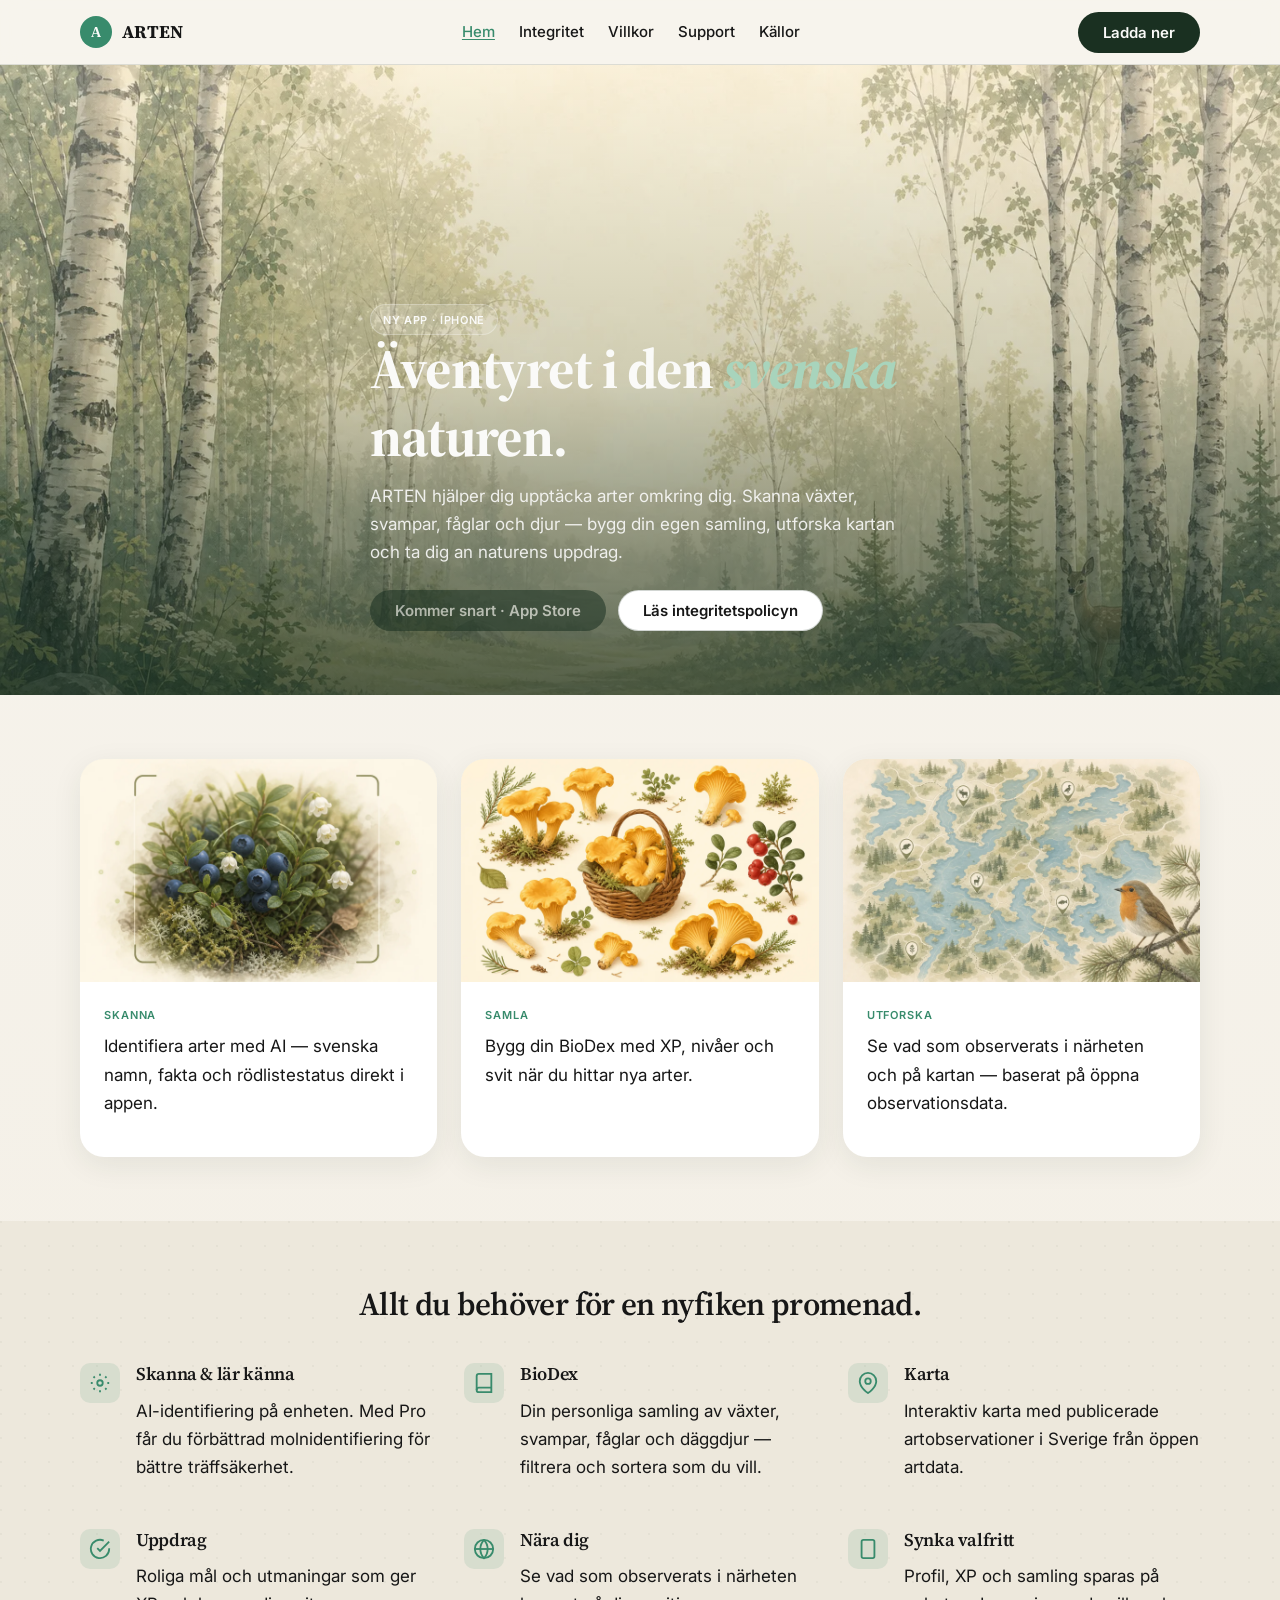
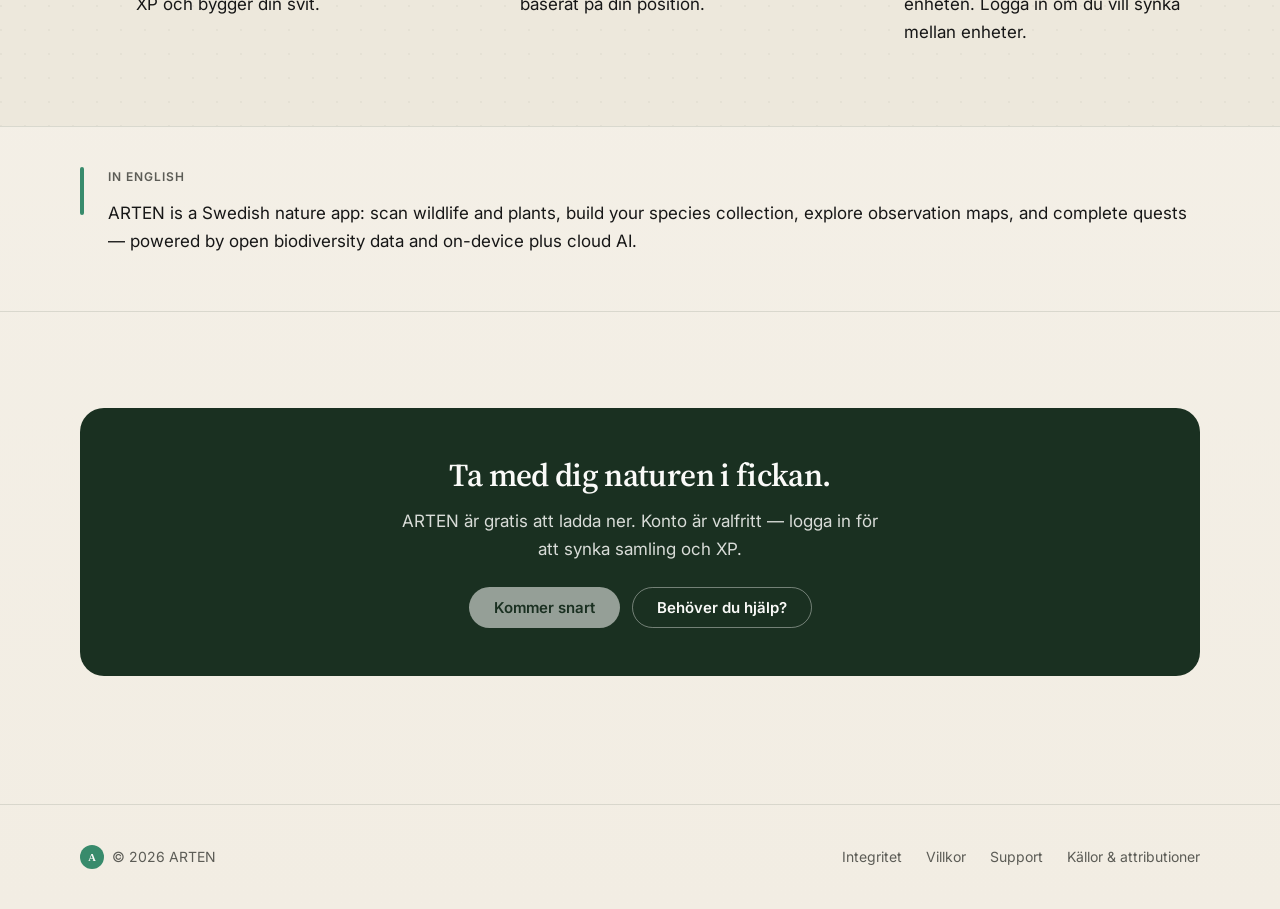
==== index.html @ 33366420 "Add website images and simplify legal contact details. Replace placeholders with ARTEN branding, rem" ====
<!DOCTYPE html>
<html lang="sv">
<head>
  <meta charset="UTF-8">
  <meta name="viewport" content="width=device-width, initial-scale=1">
  <title>ARTEN — Upptäck svensk natur</title>
  <meta name="description" content="ARTEN hjälper dig upptäcka arter i svensk natur. Skanna växter, svampar, fåglar och djur — bygg din samling, utforska kartan och ta dig an naturens uppdrag.">
  <link rel="canonical" href="https://zeffou.github.io/arten-web/">
  <meta name="robots" content="index, follow">
  <meta name="theme-color" content="#388B6C">
  <link rel="icon" href="assets/favicon.svg" type="image/svg+xml">
  <link rel="apple-touch-icon" href="assets/logo-mark.svg">
  <link rel="preconnect" href="https://fonts.googleapis.com">
  <link rel="preconnect" href="https://fonts.gstatic.com" crossorigin>
  <link href="https://fonts.googleapis.com/css2?family=Inter:wght@400;500;600;700&family=Source+Serif+4:ital,wght@0,600;0,700;1,600&display=swap" rel="stylesheet">
  <meta property="og:site_name" content="ARTEN">
  <meta property="og:locale" content="sv_SE">
  <meta property="og:type" content="website">
  <meta property="og:title" content="ARTEN — Upptäck svensk natur">
  <meta property="og:description" content="Skanna, samla och utforska arter i den svenska naturen med ARTEN för iPhone.">
  <meta property="og:url" content="https://zeffou.github.io/arten-web/">
  <meta property="og:image" content="https://zeffou.github.io/arten-web/assets/og-image.webp">
  <meta property="og:image:width" content="1200">
  <meta property="og:image:height" content="630">
  <meta property="og:image:alt" content="ARTEN — upptäck svensk natur">
  <meta name="twitter:card" content="summary_large_image">
  <meta name="twitter:title" content="ARTEN — Upptäck svensk natur">
  <meta name="twitter:description" content="Skanna, samla och utforska arter i den svenska naturen med ARTEN för iPhone.">
  <meta name="twitter:image" content="https://zeffou.github.io/arten-web/assets/og-image.webp">
  <link rel="stylesheet" href="css/site.css">
  <script type="application/ld+json">
  {
    "@context": "https://schema.org",
    "@graph": [
      {
        "@type": "Organization",
        "@id": "https://zeffou.github.io/arten-web/#organization",
        "name": "ARTEN",
        "url": "https://zeffou.github.io/arten-web/",
        "logo": "https://zeffou.github.io/arten-web/assets/logo-mark.svg",
        "email": "kontakt@arten.app"
      },
      {
        "@type": "WebSite",
        "@id": "https://zeffou.github.io/arten-web/#website",
        "url": "https://zeffou.github.io/arten-web/",
        "name": "ARTEN",
        "description": "Mobilapp för att upptäcka och samla arter i svensk natur.",
        "inLanguage": "sv-SE",
        "publisher": { "@id": "https://zeffou.github.io/arten-web/#organization" }
      },
      {
        "@type": "MobileApplication",
        "name": "ARTEN",
        "operatingSystem": "iOS",
        "applicationCategory": "EducationApplication",
        "offers": { "@type": "Offer", "price": "0", "priceCurrency": "SEK" },
        "description": "Skanna växter, svampar, fåglar och djur i svensk natur.",
        "inLanguage": "sv-SE"
      }
    ]
  }
  </script>
</head>
<body>
  <a class="skip-link" href="#main">Hoppa till innehåll</a>
  <header class="site-header">
    <div class="container site-header__inner">
      <a class="logo" href="index.html">
        <img class="logo__mark" src="assets/logo-mark.svg" width="32" height="32" alt="">
        <span class="logo__text">ARTEN</span>
      </a>
      <nav class="site-nav" aria-label="Huvudnavigation">
        <a href="index.html" aria-current="page">Hem</a>
        <a href="integritet.html">Integritet</a>
        <a href="villkor.html">Villkor</a>
        <a href="support.html">Support</a>
        <a href="kallor.html">Källor</a>
      </nav>
      <div class="header-actions">
        <a class="btn btn--primary" href="#ladda-ner">Ladda ner</a>
        <button class="nav-toggle" type="button" aria-expanded="false" aria-controls="mobile-nav" aria-label="Öppna meny">
          <span class="nav-toggle__bar"></span>
          <span class="nav-toggle__bar"></span>
          <span class="nav-toggle__bar"></span>
        </button>
      </div>
    </div>
    <nav class="mobile-nav" id="mobile-nav" aria-label="Mobilnavigation">
      <a href="index.html" aria-current="page">Hem</a>
      <a href="integritet.html">Integritet</a>
      <a href="villkor.html">Villkor</a>
      <a href="support.html">Support</a>
      <a href="kallor.html">Källor</a>
      <a class="btn btn--primary" href="#ladda-ner">Ladda ner</a>
    </nav>
  </header>

  <main id="main">
    <section class="hero" aria-labelledby="hero-heading">
      <div class="hero__media">
        <picture>
          <source srcset="assets/hero-home.webp" type="image/webp">
          <img src="assets/placeholder-hero.svg" alt="" width="1440" height="720" fetchpriority="high">
        </picture>
      </div>
      <div class="hero__overlay" aria-hidden="true"></div>
      <div class="container hero__content">
        <span class="pill">Ny app · iPhone</span>
        <h1 id="hero-heading">Äventyret i den <em>svenska</em> naturen.</h1>
        <p>ARTEN hjälper dig upptäcka arter omkring dig. Skanna växter, svampar, fåglar och djur — bygg din egen samling, utforska kartan och ta dig an naturens uppdrag.</p>
        <div class="hero__actions">
          <a class="btn btn--primary btn--disabled" id="ladda-ner" href="#" aria-disabled="true" tabindex="-1">Kommer snart · App Store</a>
          <a class="btn btn--secondary" href="integritet.html">Läs integritetspolicyn</a>
        </div>
      </div>
    </section>

    <section class="section" aria-labelledby="trio-heading">
      <div class="container">
        <h2 id="trio-heading" class="sr-only">Huvudfunktioner</h2>
        <div class="card-grid card-grid--3">
          <article class="feature-card">
            <div class="feature-card__image">
              <picture>
                <source srcset="assets/feature-scan.webp" type="image/webp">
                <img src="assets/placeholder-scan.svg" alt="Skanna växter och djur" width="640" height="400" loading="lazy">
              </picture>
            </div>
            <div class="feature-card__body">
              <p class="feature-card__label">Skanna</p>
              <p>Identifiera arter med AI — svenska namn, fakta och rödlistestatus direkt i appen.</p>
            </div>
          </article>
          <article class="feature-card">
            <div class="feature-card__image">
              <picture>
                <source srcset="assets/feature-collect.webp" type="image/webp">
                <img src="assets/placeholder-collect.svg" alt="Samla arter i BioDex" width="640" height="400" loading="lazy">
              </picture>
            </div>
            <div class="feature-card__body">
              <p class="feature-card__label">Samla</p>
              <p>Bygg din BioDex med XP, nivåer och svit när du hittar nya arter.</p>
            </div>
          </article>
          <article class="feature-card">
            <div class="feature-card__image">
              <picture>
                <source srcset="assets/feature-explore.webp" type="image/webp">
                <img src="assets/placeholder-explore.svg" alt="Utforska karta och observationer" width="640" height="400" loading="lazy">
              </picture>
            </div>
            <div class="feature-card__body">
              <p class="feature-card__label">Utforska</p>
              <p>Se vad som observerats i närheten och på kartan — baserat på öppna observationsdata.</p>
            </div>
          </article>
        </div>
      </div>
    </section>

    <section class="section section--muted" aria-labelledby="features-heading">
      <div class="container">
        <h2 id="features-heading" class="text-center">Allt du behöver för en nyfiken promenad.</h2>
        <div class="feature-grid" style="margin-top: 2.5rem;">
          <div class="feature-item">
            <div class="feature-item__icon" aria-hidden="true">
              <svg viewBox="0 0 24 24" fill="none" stroke="currentColor" stroke-width="2"><circle cx="12" cy="12" r="3"/><path d="M12 2v2M12 20v2M4.93 4.93l1.41 1.41M17.66 17.66l1.41 1.41M2 12h2M20 12h2M4.93 19.07l1.41-1.41M17.66 6.34l1.41-1.41"/></svg>
            </div>
            <div>
              <h3>Skanna &amp; lär känna</h3>
              <p>AI-identifiering på enheten. Med Pro får du förbättrad molnidentifiering för bättre träffsäkerhet.</p>
            </div>
          </div>
          <div class="feature-item">
            <div class="feature-item__icon" aria-hidden="true">
              <svg viewBox="0 0 24 24" fill="none" stroke="currentColor" stroke-width="2"><path d="M4 19.5A2.5 2.5 0 0 1 6.5 17H20"/><path d="M6.5 2H20v20H6.5A2.5 2.5 0 0 1 4 19.5v-15A2.5 2.5 0 0 1 6.5 2z"/></svg>
            </div>
            <div>
              <h3>BioDex</h3>
              <p>Din personliga samling av växter, svampar, fåglar och däggdjur — filtrera och sortera som du vill.</p>
            </div>
          </div>
          <div class="feature-item">
            <div class="feature-item__icon" aria-hidden="true">
              <svg viewBox="0 0 24 24" fill="none" stroke="currentColor" stroke-width="2"><path d="M21 10c0 7-9 13-9 13s-9-6-9-13a9 9 0 0 1 18 0z"/><circle cx="12" cy="10" r="3"/></svg>
            </div>
            <div>
              <h3>Karta</h3>
              <p>Interaktiv karta med publicerade artobservationer i Sverige från öppen artdata.</p>
            </div>
          </div>
          <div class="feature-item">
            <div class="feature-item__icon" aria-hidden="true">
              <svg viewBox="0 0 24 24" fill="none" stroke="currentColor" stroke-width="2"><path d="M22 11.08V12a10 10 0 1 1-5.93-9.14"/><polyline points="22 4 12 14.01 9 11.01"/></svg>
            </div>
            <div>
              <h3>Uppdrag</h3>
              <p>Roliga mål och utmaningar som ger XP och bygger din svit.</p>
            </div>
          </div>
          <div class="feature-item">
            <div class="feature-item__icon" aria-hidden="true">
              <svg viewBox="0 0 24 24" fill="none" stroke="currentColor" stroke-width="2"><circle cx="12" cy="12" r="10"/><path d="M12 2a14.5 14.5 0 0 0 0 20 14.5 14.5 0 0 0 0-20"/><path d="M2 12h20"/></svg>
            </div>
            <div>
              <h3>Nära dig</h3>
              <p>Se vad som observerats i närheten baserat på din position.</p>
            </div>
          </div>
          <div class="feature-item">
            <div class="feature-item__icon" aria-hidden="true">
              <svg viewBox="0 0 24 24" fill="none" stroke="currentColor" stroke-width="2"><rect x="5" y="2" width="14" height="20" rx="2"/><path d="M12 18h.01"/></svg>
            </div>
            <div>
              <h3>Synka valfritt</h3>
              <p>Profil, XP och samling sparas på enheten. Logga in om du vill synka mellan enheter.</p>
            </div>
          </div>
        </div>
      </div>
    </section>

    <section class="english-strip" aria-labelledby="english-heading">
      <div class="container english-strip__inner">
        <div class="english-strip__accent" aria-hidden="true"></div>
        <div>
          <p class="eyebrow" id="english-heading">In English</p>
          <p>ARTEN is a Swedish nature app: scan wildlife and plants, build your species collection, explore observation maps, and complete quests — powered by open biodiversity data and on-device plus cloud AI.</p>
        </div>
      </div>
    </section>

    <section class="section" aria-labelledby="cta-heading">
      <div class="container">
        <div class="cta-block">
          <h2 id="cta-heading">Ta med dig naturen i fickan.</h2>
          <p>ARTEN är gratis att ladda ner. Konto är valfritt — logga in för att synka samling och XP.</p>
          <div class="cta-block__actions">
            <a class="btn btn--white btn--disabled" href="#" aria-disabled="true" tabindex="-1">Kommer snart</a>
            <a class="btn btn--ghost" href="support.html">Behöver du hjälp?</a>
          </div>
        </div>
      </div>
    </section>
  </main>

  <footer class="site-footer">
    <div class="container site-footer__inner">
      <div class="site-footer__brand">
        <img class="logo__mark" src="assets/logo-mark.svg" width="24" height="24" alt="">
        <span>© 2026 ARTEN</span>
      </div>
      <nav class="site-footer__links" aria-label="Sidfot">
        <a href="integritet.html">Integritet</a>
        <a href="villkor.html">Villkor</a>
        <a href="support.html">Support</a>
        <a href="kallor.html">Källor &amp; attributioner</a>
      </nav>
    </div>
  </footer>
  <script src="js/site.js" defer></script>
</body>
</html>
---- css/site.css ----
:root {
  --color-bg: #f7f4ed;
  --color-bg-elevated: #ffffff;
  --color-bg-muted: #ede8dc;
  --color-bg-dark: #1a3021;
  --color-primary: #388b6c;
  --color-primary-dark: #1a3021;
  --color-text: #171717;
  --color-text-muted: #5c5c56;
  --color-text-inverse: #fafaf8;
  --color-border: rgba(26, 48, 33, 0.12);
  --color-border-strong: rgba(26, 48, 33, 0.2);
  --shadow-sm: 0 1px 2px rgba(26, 48, 33, 0.06);
  --shadow-md: 0 8px 30px rgba(26, 48, 33, 0.08);
  --shadow-lg: 0 20px 50px rgba(26, 48, 33, 0.12);
  --radius-sm: 10px;
  --radius-md: 16px;
  --radius-lg: 24px;
  --radius-full: 9999px;
  --max-content: 720px;
  --max-wide: 1120px;
  --font-display: "Source Serif 4", Georgia, "Times New Roman", serif;
  --font-body: "Inter", system-ui, -apple-system, sans-serif;
}

*,
*::before,
*::after {
  box-sizing: border-box;
}

html {
  scroll-behavior: smooth;
}

@media (prefers-reduced-motion: reduce) {
  html {
    scroll-behavior: auto;
  }

  *,
  *::before,
  *::after {
    animation-duration: 0.01ms !important;
    animation-iteration-count: 1 !important;
    transition-duration: 0.01ms !important;
  }
}

body {
  margin: 0;
  font-family: var(--font-body);
  font-size: 1.0625rem;
  line-height: 1.65;
  color: var(--color-text);
  background: linear-gradient(180deg, var(--color-bg) 0%, #f2ede3 100%);
  min-height: 100dvh;
}

img {
  max-width: 100%;
  height: auto;
  display: block;
}

a {
  color: var(--color-primary);
  text-decoration-thickness: 1px;
  text-underline-offset: 0.15em;
}

a:hover {
  color: var(--color-primary-dark);
}

h1,
h2,
h3,
h4 {
  font-family: var(--font-display);
  font-weight: 600;
  line-height: 1.2;
  letter-spacing: -0.02em;
  margin: 0 0 0.75rem;
}

h1 {
  font-size: clamp(2.25rem, 5vw, 3.5rem);
  font-weight: 700;
}

h2 {
  font-size: clamp(1.5rem, 3vw, 2rem);
}

h3 {
  font-size: 1.125rem;
}

p {
  margin: 0 0 1rem;
}

ul,
ol {
  margin: 0 0 1rem;
  padding-left: 1.25rem;
}

.skip-link {
  position: absolute;
  left: -9999px;
  top: 0;
  z-index: 100;
  padding: 0.75rem 1rem;
  background: var(--color-bg-dark);
  color: var(--color-text-inverse);
  text-decoration: none;
  border-radius: var(--radius-sm);
}

.skip-link:focus {
  left: 1rem;
  top: 1rem;
}

.container {
  width: min(100% - 2rem, var(--max-wide));
  margin-inline: auto;
}

.container--narrow {
  width: min(100% - 2rem, var(--max-content));
  margin-inline: auto;
}

.eyebrow {
  font-size: 0.75rem;
  font-weight: 600;
  letter-spacing: 0.08em;
  text-transform: uppercase;
  color: var(--color-text-muted);
  margin-bottom: 0.75rem;
}

.site-header {
  position: sticky;
  top: 0;
  z-index: 50;
  background: rgba(247, 244, 237, 0.85);
  backdrop-filter: blur(12px);
  -webkit-backdrop-filter: blur(12px);
  border-bottom: 1px solid var(--color-border);
}

.site-header__inner {
  display: flex;
  align-items: center;
  justify-content: space-between;
  gap: 1rem;
  min-height: 64px;
}

.logo {
  display: inline-flex;
  align-items: center;
  gap: 0.625rem;
  text-decoration: none;
  color: var(--color-text);
}

.logo:hover {
  color: var(--color-text);
}

.logo__mark {
  width: 32px;
  height: 32px;
  flex-shrink: 0;
}

.logo__text {
  font-family: var(--font-display);
  font-size: 1.125rem;
  font-weight: 700;
  letter-spacing: 0.02em;
}

.site-nav {
  display: none;
  align-items: center;
  gap: 1.5rem;
}

.site-nav a {
  font-size: 0.9375rem;
  font-weight: 500;
  color: var(--color-text);
  text-decoration: none;
}

.site-nav a:hover,
.site-nav a[aria-current="page"] {
  color: var(--color-primary);
}

.site-nav a[aria-current="page"] {
  text-decoration: underline;
}

.header-actions {
  display: flex;
  align-items: center;
  gap: 0.75rem;
}

.btn {
  display: inline-flex;
  align-items: center;
  justify-content: center;
  gap: 0.5rem;
  padding: 0.75rem 1.5rem;
  font-family: var(--font-body);
  font-size: 0.9375rem;
  font-weight: 600;
  line-height: 1;
  text-decoration: none;
  border-radius: var(--radius-full);
  border: 1px solid transparent;
  cursor: pointer;
  transition: transform 0.15s ease, box-shadow 0.15s ease, background 0.15s ease;
}

@media (prefers-reduced-motion: no-preference) {
  .btn:hover:not(:disabled) {
    transform: translateY(-1px);
  }
}

.btn:focus-visible {
  outline: 2px solid var(--color-primary);
  outline-offset: 2px;
}

.btn--primary {
  background: var(--color-bg-dark);
  color: var(--color-text-inverse);
}

.btn--primary:hover {
  background: #243d2b;
  color: var(--color-text-inverse);
}

.btn--secondary {
  background: var(--color-bg-elevated);
  color: var(--color-text);
  border-color: var(--color-border-strong);
}

.btn--secondary:hover {
  background: var(--color-bg-muted);
  color: var(--color-text);
}

.btn--ghost {
  background: transparent;
  color: var(--color-text-inverse);
  border-color: rgba(250, 250, 248, 0.4);
}

.btn--ghost:hover {
  background: rgba(255, 255, 255, 0.1);
  color: var(--color-text-inverse);
}

.btn--disabled,
.btn:disabled {
  opacity: 0.55;
  cursor: not-allowed;
  transform: none !important;
}

.btn--white {
  background: var(--color-text-inverse);
  color: var(--color-bg-dark);
}

.btn--white:hover {
  background: #fff;
  color: var(--color-bg-dark);
}

.nav-toggle {
  display: flex;
  flex-direction: column;
  justify-content: center;
  gap: 5px;
  width: 44px;
  height: 44px;
  padding: 0;
  border: none;
  background: transparent;
  cursor: pointer;
  border-radius: var(--radius-sm);
}

.nav-toggle:focus-visible {
  outline: 2px solid var(--color-primary);
  outline-offset: 2px;
}

.nav-toggle__bar {
  display: block;
  width: 22px;
  height: 2px;
  margin-inline: auto;
  background: var(--color-text);
  border-radius: 1px;
  transition: transform 0.2s ease, opacity 0.2s ease;
}

.nav-toggle[aria-expanded="true"] .nav-toggle__bar:nth-child(1) {
  transform: translateY(7px) rotate(45deg);
}

.nav-toggle[aria-expanded="true"] .nav-toggle__bar:nth-child(2) {
  opacity: 0;
}

.nav-toggle[aria-expanded="true"] .nav-toggle__bar:nth-child(3) {
  transform: translateY(-7px) rotate(-45deg);
}

.mobile-nav {
  display: none;
  position: fixed;
  inset: 64px 0 0;
  z-index: 40;
  background: rgba(247, 244, 237, 0.98);
  backdrop-filter: blur(16px);
  padding: 2rem 1.5rem;
  flex-direction: column;
  gap: 0.5rem;
}

.mobile-nav.is-open {
  display: flex;
}

.mobile-nav a {
  font-size: 1.125rem;
  font-weight: 500;
  color: var(--color-text);
  text-decoration: none;
  padding: 0.75rem 0;
  border-bottom: 1px solid var(--color-border);
}

.mobile-nav a[aria-current="page"] {
  color: var(--color-primary);
}

.mobile-nav .btn {
  margin-top: 1rem;
  width: 100%;
}

@media (min-width: 768px) {
  .site-nav {
    display: flex;
  }

  .nav-toggle {
    display: none;
  }

  .header-actions .btn--primary {
    display: inline-flex;
  }
}

@media (max-width: 767px) {
  .header-actions .btn--primary {
    display: none;
  }
}

main {
  padding-bottom: 4rem;
}

.hero {
  position: relative;
  min-height: clamp(420px, 70vh, 640px);
  display: flex;
  align-items: flex-end;
  overflow: hidden;
}

.hero__media {
  position: absolute;
  inset: 0;
}

.hero__media img {
  width: 100%;
  height: 100%;
  object-fit: cover;
}

.hero__overlay {
  position: absolute;
  inset: 0;
  background: linear-gradient(
    to top,
    rgba(26, 48, 33, 0.75) 0%,
    rgba(26, 48, 33, 0.2) 50%,
    rgba(247, 244, 237, 0.3) 100%
  );
}

.hero__content {
  position: relative;
  z-index: 1;
  padding: 3rem 0 4rem;
  max-width: 540px;
  color: var(--color-text-inverse);
}

.hero__content .eyebrow {
  color: rgba(250, 250, 248, 0.85);
}

.hero__content h1 {
  color: var(--color-text-inverse);
}

.hero__content h1 em {
  font-style: italic;
  color: #a8d4bc;
}

.hero__content p {
  color: rgba(250, 250, 248, 0.9);
  font-size: 1.0625rem;
}

.hero__actions {
  display: flex;
  flex-wrap: wrap;
  gap: 0.75rem;
  margin-top: 1.5rem;
}

.pill {
  display: inline-block;
  padding: 0.35rem 0.75rem;
  font-size: 0.6875rem;
  font-weight: 600;
  letter-spacing: 0.06em;
  text-transform: uppercase;
  background: rgba(255, 255, 255, 0.15);
  border: 1px solid rgba(255, 255, 255, 0.25);
  border-radius: var(--radius-full);
  color: var(--color-text-inverse);
}

.section {
  padding: 4rem 0;
}

.section--muted {
  background: var(--color-bg-muted);
  background-image: radial-gradient(circle at 1px 1px, rgba(26, 48, 33, 0.04) 1px, transparent 0);
  background-size: 24px 24px;
}

.card-grid {
  display: grid;
  gap: 1.5rem;
  grid-template-columns: 1fr;
}

@media (min-width: 640px) {
  .card-grid--3 {
    grid-template-columns: repeat(3, 1fr);
  }
}

.feature-card {
  background: var(--color-bg-elevated);
  border-radius: var(--radius-lg);
  box-shadow: var(--shadow-md);
  overflow: hidden;
  transition: transform 0.2s ease, box-shadow 0.2s ease;
}

@media (prefers-reduced-motion: no-preference) {
  .feature-card:hover {
    transform: translateY(-2px);
    box-shadow: var(--shadow-lg);
  }
}

.feature-card__image {
  aspect-ratio: 16 / 10;
  overflow: hidden;
  background: var(--color-bg-muted);
}

.feature-card__image img {
  width: 100%;
  height: 100%;
  object-fit: cover;
}

.feature-card__body {
  padding: 1.5rem;
}

.feature-card__label {
  font-size: 0.6875rem;
  font-weight: 600;
  letter-spacing: 0.08em;
  text-transform: uppercase;
  color: var(--color-primary);
  margin-bottom: 0.5rem;
}

.feature-grid {
  display: grid;
  gap: 2rem;
  grid-template-columns: 1fr;
}

@media (min-width: 640px) {
  .feature-grid {
    grid-template-columns: repeat(2, 1fr);
  }
}

@media (min-width: 1024px) {
  .feature-grid {
    grid-template-columns: repeat(3, 1fr);
  }
}

.feature-item {
  display: flex;
  gap: 1rem;
}

.feature-item__icon {
  flex-shrink: 0;
  width: 40px;
  height: 40px;
  display: flex;
  align-items: center;
  justify-content: center;
  background: rgba(56, 139, 108, 0.12);
  border-radius: var(--radius-sm);
  color: var(--color-primary);
}

.feature-item__icon svg {
  width: 22px;
  height: 22px;
}

.english-strip {
  padding: 2.5rem 0;
  border-top: 1px solid var(--color-border);
  border-bottom: 1px solid var(--color-border);
}

.english-strip__inner {
  display: flex;
  gap: 1.5rem;
  align-items: flex-start;
}

.english-strip__accent {
  width: 4px;
  min-height: 3rem;
  background: var(--color-primary);
  border-radius: 2px;
  flex-shrink: 0;
}

.cta-block {
  margin: 2rem 0 0;
  padding: 3rem 2rem;
  background: var(--color-bg-dark);
  border-radius: var(--radius-lg);
  text-align: center;
  color: var(--color-text-inverse);
}

.cta-block h2 {
  color: var(--color-text-inverse);
}

.cta-block p {
  color: rgba(250, 250, 248, 0.85);
  max-width: 480px;
  margin-inline: auto;
}

.cta-block__actions {
  display: flex;
  flex-wrap: wrap;
  gap: 0.75rem;
  justify-content: center;
  margin-top: 1.5rem;
}

.page-hero {
  padding: 3rem 0 2rem;
  text-align: center;
}

.page-hero--left {
  text-align: left;
}

.page-hero p {
  color: var(--color-text-muted);
  max-width: 540px;
}

.page-hero--left p {
  margin-inline: 0;
}

.prose {
  max-width: var(--max-content);
  margin-inline: auto;
}

.prose section {
  margin-top: 2.5rem;
}

.prose h2 {
  font-size: 1.25rem;
  margin-top: 0;
}

.meta-line {
  font-size: 0.875rem;
  color: var(--color-text-muted);
  margin-bottom: 1.5rem;
}

.callout {
  padding: 1rem 1.25rem;
  background: var(--color-bg-muted);
  border-left: 4px solid var(--color-primary);
  border-radius: 0 var(--radius-sm) var(--radius-sm) 0;
  margin: 1.5rem 0;
}

.callout p:last-child {
  margin-bottom: 0;
}

.data-table-wrap {
  overflow-x: auto;
  margin: 1.5rem 0;
  border: 1px solid var(--color-border);
  border-radius: var(--radius-md);
  background: var(--color-bg-elevated);
}

.data-table {
  width: 100%;
  border-collapse: collapse;
  font-size: 0.9375rem;
}

.data-table caption {
  position: absolute;
  width: 1px;
  height: 1px;
  padding: 0;
  margin: -1px;
  overflow: hidden;
  clip: rect(0, 0, 0, 0);
  white-space: nowrap;
  border: 0;
}

.data-table th,
.data-table td {
  padding: 0.875rem 1rem;
  text-align: left;
  border-bottom: 1px solid var(--color-border);
  vertical-align: top;
}

.data-table th {
  font-weight: 600;
  background: var(--color-bg-muted);
}

.data-table tr:last-child td {
  border-bottom: none;
}

@media (max-width: 639px) {
  .data-table thead {
    display: none;
  }

  .data-table tr {
    display: block;
    padding: 1rem;
    border-bottom: 1px solid var(--color-border);
  }

  .data-table tr:last-child {
    border-bottom: none;
  }

  .data-table td {
    display: block;
    padding: 0.25rem 0;
    border: none;
  }

  .data-table td::before {
    content: attr(data-label);
    display: block;
    font-weight: 600;
    font-size: 0.75rem;
    text-transform: uppercase;
    letter-spacing: 0.04em;
    color: var(--color-text-muted);
    margin-bottom: 0.15rem;
  }
}

.contact-card {
  background: var(--color-bg-elevated);
  border-radius: var(--radius-lg);
  box-shadow: var(--shadow-md);
  padding: 1.5rem 2rem;
  display: flex;
  flex-wrap: wrap;
  align-items: center;
  justify-content: space-between;
  gap: 1rem;
  margin: 2rem 0;
}

.contact-card__label {
  font-size: 0.875rem;
  color: var(--color-text-muted);
  margin-bottom: 0.25rem;
}

.contact-card__email {
  font-family: var(--font-display);
  font-size: 1.25rem;
  font-weight: 600;
  color: var(--color-text);
  text-decoration: none;
}

.contact-card__email:hover {
  color: var(--color-primary);
}

.contact-card__meta {
  font-size: 0.875rem;
  color: var(--color-text-muted);
  text-align: right;
}

@media (max-width: 639px) {
  .contact-card__meta {
    text-align: left;
  }
}

.faq {
  margin: 2rem 0;
  border-top: 1px solid var(--color-border);
}

.faq-item {
  border-bottom: 1px solid var(--color-border);
}

.faq-item summary {
  list-style: none;
  cursor: pointer;
  padding: 1.25rem 2.5rem 1.25rem 0;
  font-weight: 600;
  font-size: 1rem;
  position: relative;
}

.faq-item summary::-webkit-details-marker {
  display: none;
}

.faq-item summary::after {
  content: "+";
  position: absolute;
  right: 0;
  top: 50%;
  transform: translateY(-50%);
  font-size: 1.25rem;
  font-weight: 400;
  color: var(--color-text-muted);
  transition: transform 0.2s ease;
}

.faq-item[open] summary::after {
  content: "×";
}

.faq-item__answer {
  padding: 0 0 1.25rem;
  color: var(--color-text-muted);
}

.faq-item__answer p:last-child {
  margin-bottom: 0;
}

.info-box {
  background: var(--color-bg-muted);
  border-radius: var(--radius-md);
  padding: 1.5rem 2rem;
  margin: 2rem 0;
}

.info-box p {
  margin-bottom: 0.35rem;
}

.info-box p:last-child {
  margin-bottom: 0;
}

.site-footer {
  border-top: 1px solid var(--color-border);
  padding: 2.5rem 0;
  margin-top: auto;
}

.site-footer__inner {
  display: flex;
  flex-wrap: wrap;
  align-items: center;
  justify-content: space-between;
  gap: 1.5rem;
}

.site-footer__brand {
  display: flex;
  align-items: center;
  gap: 0.5rem;
  font-size: 0.875rem;
  color: var(--color-text-muted);
}

.site-footer__brand .logo__mark {
  width: 24px;
  height: 24px;
}

.site-footer__links {
  display: flex;
  flex-wrap: wrap;
  gap: 1rem 1.5rem;
}

.site-footer__links a {
  font-size: 0.875rem;
  color: var(--color-text-muted);
  text-decoration: none;
}

.site-footer__links a:hover {
  color: var(--color-primary);
  text-decoration: underline;
}

.text-center {
  text-align: center;
}

.sr-only {
  position: absolute;
  width: 1px;
  height: 1px;
  padding: 0;
  margin: -1px;
  overflow: hidden;
  clip: rect(0, 0, 0, 0);
  white-space: nowrap;
  border: 0;
}

.external-link::after {
  content: " ↗";
  font-size: 0.75em;
}

.link-plain {
  color: inherit;
  text-decoration: underline;
  text-underline-offset: 0.15em;
}

.link-plain:hover {
  color: var(--color-text-muted);
}

.contact-card__link {
  font-family: var(--font-body);
  font-size: 1rem;
  font-weight: 500;
  color: var(--color-text);
  text-decoration: underline;
  text-underline-offset: 0.15em;
}

.contact-card__link:hover {
  color: var(--color-text-muted);
}
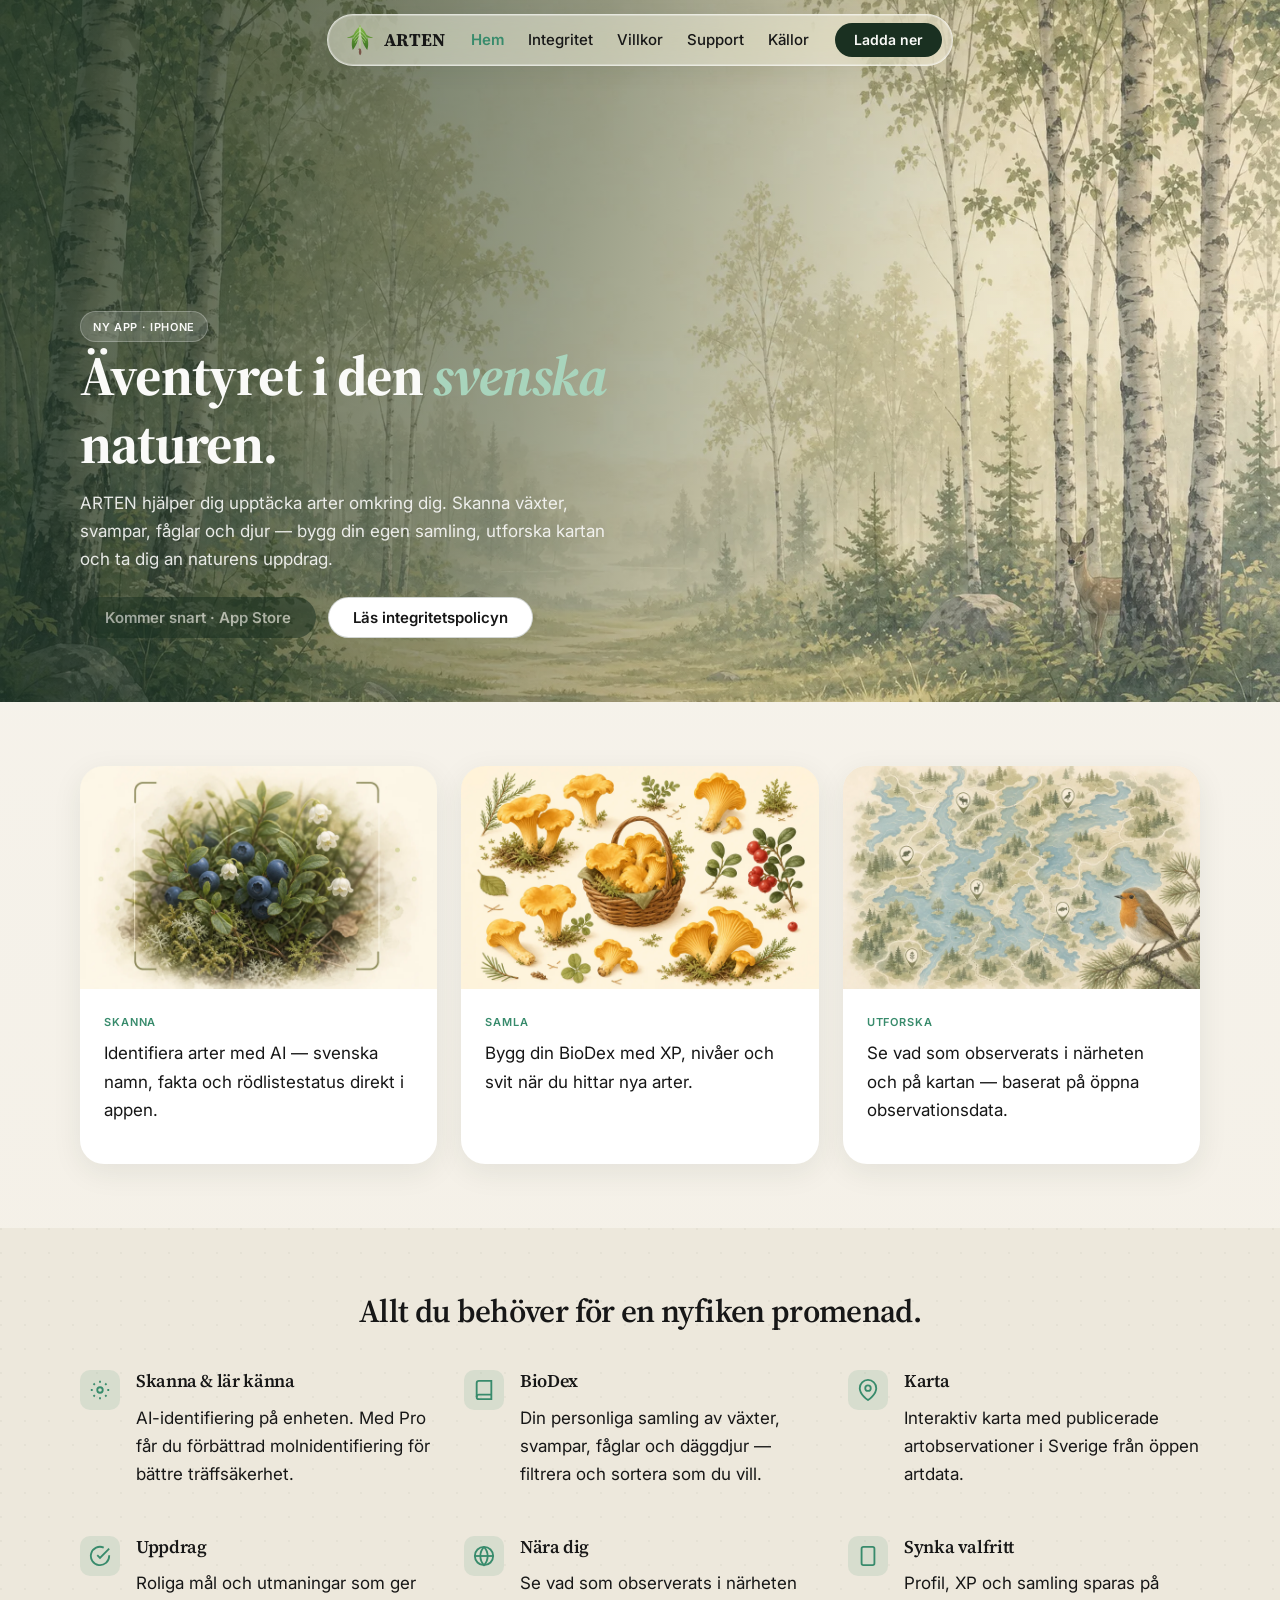
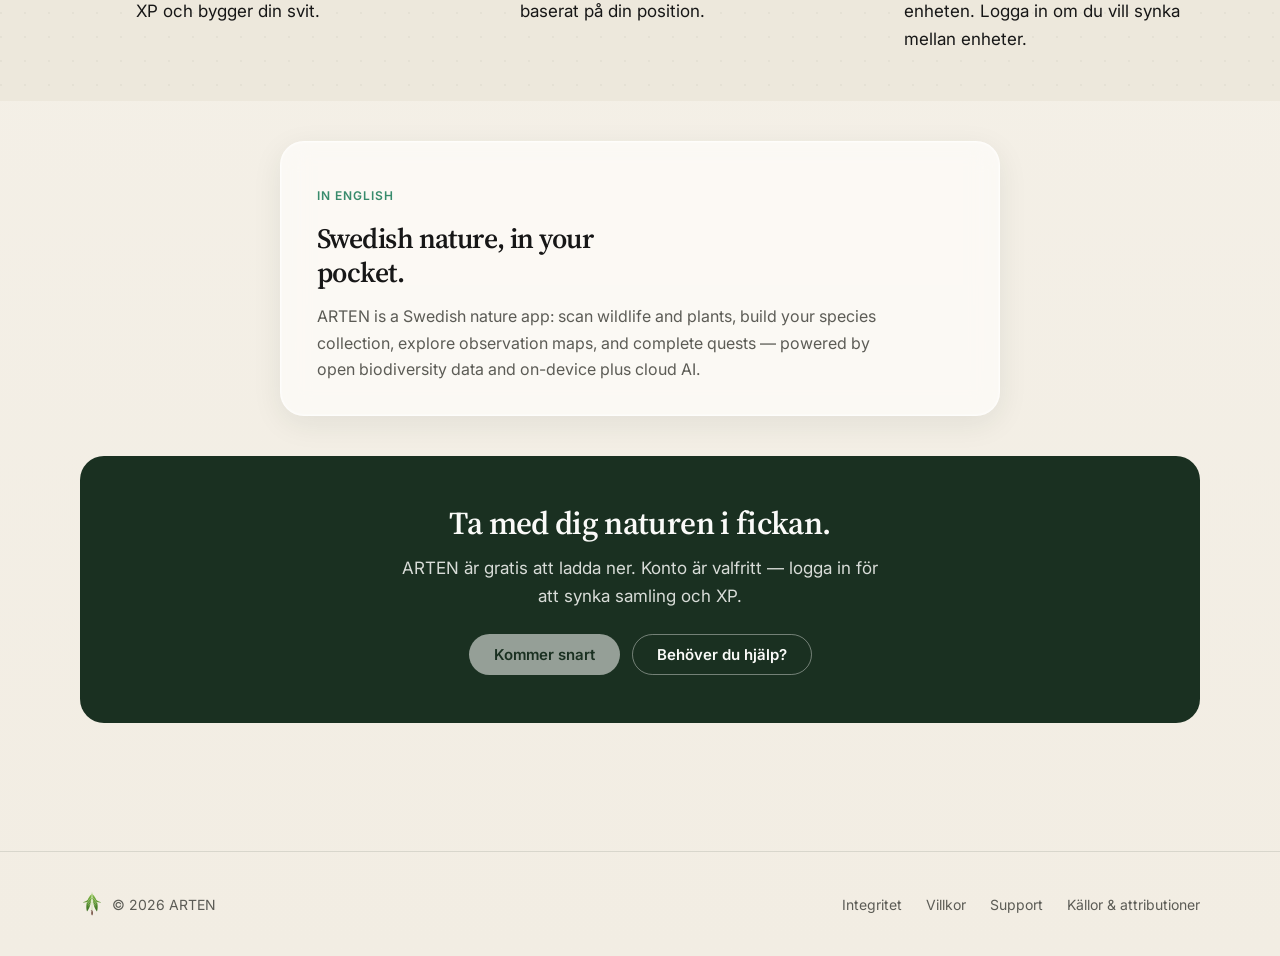
==== commit 3c2339fd: "Refresh navbar and English section styling, and switch to leaf logo. Use a transparent SVG leaf in t" ====
--- a/index.html
+++ b/index.html
@@ -8,8 +8,8 @@
   <link rel="canonical" href="https://zeffou.github.io/arten-web/">
   <meta name="robots" content="index, follow">
   <meta name="theme-color" content="#388B6C">
-  <link rel="icon" href="assets/favicon.svg" type="image/svg+xml">
-  <link rel="apple-touch-icon" href="assets/logo-mark.svg">
+  <link rel="icon" href="assets/favicon.png" type="image/png">
+  <link rel="apple-touch-icon" href="assets/logo-leaf-touch.png">
   <link rel="preconnect" href="https://fonts.googleapis.com">
   <link rel="preconnect" href="https://fonts.gstatic.com" crossorigin>
   <link href="https://fonts.googleapis.com/css2?family=Inter:wght@400;500;600;700&family=Source+Serif+4:ital,wght@0,600;0,700;1,600&display=swap" rel="stylesheet">
@@ -37,7 +37,7 @@
         "@id": "https://zeffou.github.io/arten-web/#organization",
         "name": "ARTEN",
         "url": "https://zeffou.github.io/arten-web/",
-        "logo": "https://zeffou.github.io/arten-web/assets/logo-mark.svg",
+        "logo": "https://zeffou.github.io/arten-web/assets/logo-leaf.svg",
         "email": "kontakt@arten.app"
       },
       {
@@ -62,12 +62,12 @@
   }
   </script>
 </head>
-<body>
+<body class="page-home">
   <a class="skip-link" href="#main">Hoppa till innehåll</a>
   <header class="site-header">
-    <div class="container site-header__inner">
+    <div class="site-header__inner">
       <a class="logo" href="index.html">
-        <img class="logo__mark" src="assets/logo-mark.svg" width="32" height="32" alt="">
+        <img class="logo__mark" src="assets/logo-leaf.svg" width="32" height="32" alt="">
         <span class="logo__text">ARTEN</span>
       </a>
       <nav class="site-nav" aria-label="Huvudnavigation">
@@ -222,13 +222,13 @@
       </div>
     </section>
 
-    <section class="english-strip" aria-labelledby="english-heading">
-      <div class="container english-strip__inner">
-        <div class="english-strip__accent" aria-hidden="true"></div>
-        <div>
+    <section class="english-callout" aria-labelledby="english-heading">
+      <div class="container container--narrow">
+        <article class="english-callout__card">
           <p class="eyebrow" id="english-heading">In English</p>
-          <p>ARTEN is a Swedish nature app: scan wildlife and plants, build your species collection, explore observation maps, and complete quests — powered by open biodiversity data and on-device plus cloud AI.</p>
-        </div>
+          <h2 class="english-callout__title">Swedish nature, in your pocket.</h2>
+          <p class="english-callout__text">ARTEN is a Swedish nature app: scan wildlife and plants, build your species collection, explore observation maps, and complete quests — powered by open biodiversity data and on-device plus cloud AI.</p>
+        </article>
       </div>
     </section>
 
@@ -249,7 +249,7 @@
   <footer class="site-footer">
     <div class="container site-footer__inner">
       <div class="site-footer__brand">
-        <img class="logo__mark" src="assets/logo-mark.svg" width="24" height="24" alt="">
+        <img class="logo__mark" src="assets/logo-leaf.svg" width="24" height="24" alt="">
         <span>© 2026 ARTEN</span>
       </div>
       <nav class="site-footer__links" aria-label="Sidfot">
--- a/css/site.css
+++ b/css/site.css
@@ -147,18 +147,30 @@
   position: sticky;
   top: 0;
   z-index: 50;
-  background: rgba(247, 244, 237, 0.85);
-  backdrop-filter: blur(12px);
-  -webkit-backdrop-filter: blur(12px);
-  border-bottom: 1px solid var(--color-border);
+  padding: 0.875rem 1rem 0;
+  background: transparent;
+  pointer-events: none;
 }
 
 .site-header__inner {
+  pointer-events: auto;
   display: flex;
   align-items: center;
   justify-content: space-between;
-  gap: 1rem;
-  min-height: 64px;
+  gap: clamp(0.75rem, 2vw, 2rem);
+  width: fit-content;
+  max-width: calc(100% - 2rem);
+  margin-inline: auto;
+  padding: 0.5rem 0.625rem 0.5rem 1.125rem;
+  min-height: 52px;
+  border-radius: var(--radius-full);
+  background: rgba(247, 244, 237, 0.48);
+  backdrop-filter: blur(18px) saturate(160%);
+  -webkit-backdrop-filter: blur(18px) saturate(160%);
+  border: 1px solid rgba(255, 255, 255, 0.58);
+  box-shadow:
+    0 4px 24px rgba(26, 48, 33, 0.07),
+    inset 0 0 0 1px rgba(255, 255, 255, 0.28);
 }
 
 .logo {
@@ -174,9 +186,11 @@
 }
 
 .logo__mark {
-  width: 32px;
+  width: 28px;
   height: 32px;
   flex-shrink: 0;
+  object-fit: contain;
+  display: block;
 }
 
 .logo__text {
@@ -199,19 +213,26 @@
   text-decoration: none;
 }
 
-.site-nav a:hover,
+.site-nav a:hover {
+  color: var(--color-primary);
+}
+
 .site-nav a[aria-current="page"] {
   color: var(--color-primary);
-}
-
-.site-nav a[aria-current="page"] {
-  text-decoration: underline;
+  font-weight: 600;
+  text-decoration: none;
 }
 
 .header-actions {
   display: flex;
   align-items: center;
-  gap: 0.75rem;
+  gap: 0.5rem;
+  flex-shrink: 0;
+}
+
+.site-header .btn--primary {
+  padding: 0.55rem 1.125rem;
+  font-size: 0.875rem;
 }
 
 .btn {
@@ -335,13 +356,18 @@
 .mobile-nav {
   display: none;
   position: fixed;
-  inset: 64px 0 0;
+  inset: 5.5rem 1rem 1rem;
   z-index: 40;
-  background: rgba(247, 244, 237, 0.98);
-  backdrop-filter: blur(16px);
-  padding: 2rem 1.5rem;
+  background: rgba(247, 244, 237, 0.92);
+  backdrop-filter: blur(18px);
+  -webkit-backdrop-filter: blur(18px);
+  border: 1px solid rgba(255, 255, 255, 0.45);
+  border-radius: var(--radius-lg);
+  padding: 1.25rem 1.5rem;
   flex-direction: column;
   gap: 0.5rem;
+  box-shadow: var(--shadow-lg);
+  pointer-events: auto;
 }
 
 .mobile-nav.is-open {
@@ -380,7 +406,23 @@
   }
 }
 
+.page-home .site-header {
+  position: fixed;
+  top: 0;
+  left: 0;
+  right: 0;
+}
+
+.page-home .hero {
+  min-height: clamp(480px, 78vh, 720px);
+}
+
 @media (max-width: 767px) {
+  .site-header__inner {
+    width: calc(100% - 2rem);
+    max-width: none;
+  }
+
   .header-actions .btn--primary {
     display: none;
   }
@@ -395,6 +437,7 @@
   min-height: clamp(420px, 70vh, 640px);
   display: flex;
   align-items: flex-end;
+  justify-content: flex-start;
   overflow: hidden;
 }
 
@@ -413,10 +456,11 @@
   position: absolute;
   inset: 0;
   background: linear-gradient(
-    to top,
-    rgba(26, 48, 33, 0.75) 0%,
-    rgba(26, 48, 33, 0.2) 50%,
-    rgba(247, 244, 237, 0.3) 100%
+    105deg,
+    rgba(26, 48, 33, 0.82) 0%,
+    rgba(26, 48, 33, 0.45) 42%,
+    rgba(26, 48, 33, 0.08) 72%,
+    rgba(247, 244, 237, 0.15) 100%
   );
 }
 
@@ -424,8 +468,16 @@
   position: relative;
   z-index: 1;
   padding: 3rem 0 4rem;
+  width: min(100% - 2rem, var(--max-wide));
+  max-width: var(--max-wide);
+  margin-left: max(1rem, calc((100vw - min(100vw - 2rem, var(--max-wide))) / 2));
+  margin-right: auto;
+  text-align: left;
+  color: var(--color-text-inverse);
+}
+
+.hero__content > * {
   max-width: 540px;
-  color: var(--color-text-inverse);
 }
 
 .hero__content .eyebrow {
@@ -568,24 +620,55 @@
   height: 22px;
 }
 
-.english-strip {
+.section--muted:has(+ .english-callout) {
+  padding-bottom: 2rem;
+}
+
+.english-callout {
   padding: 2.5rem 0;
-  border-top: 1px solid var(--color-border);
-  border-bottom: 1px solid var(--color-border);
-}
-
-.english-strip__inner {
-  display: flex;
-  gap: 1.5rem;
-  align-items: flex-start;
-}
-
-.english-strip__accent {
-  width: 4px;
-  min-height: 3rem;
-  background: var(--color-primary);
-  border-radius: 2px;
-  flex-shrink: 0;
+}
+
+.english-callout__card {
+  padding: 2.75rem 2.25rem 2rem;
+  border-radius: var(--radius-lg);
+  background: rgba(255, 255, 255, 0.62);
+  backdrop-filter: blur(14px) saturate(140%);
+  -webkit-backdrop-filter: blur(14px) saturate(140%);
+  border: 1px solid rgba(255, 255, 255, 0.58);
+  box-shadow:
+    var(--shadow-md),
+    inset 0 0 0 1px rgba(255, 255, 255, 0.28);
+}
+
+.english-callout__card .eyebrow {
+  color: var(--color-primary);
+  margin-bottom: 1rem;
+}
+
+.english-callout__title {
+  font-family: var(--font-display);
+  font-size: clamp(1.375rem, 2.5vw, 1.75rem);
+  font-weight: 600;
+  letter-spacing: -0.02em;
+  line-height: 1.2;
+  margin-bottom: 0.875rem;
+  max-width: 24ch;
+}
+
+.english-callout__text {
+  margin: 0;
+  max-width: 58ch;
+  font-size: 1rem;
+  line-height: 1.65;
+  color: var(--color-text-muted);
+}
+
+.english-callout + .section {
+  padding-top: 0;
+}
+
+.english-callout + .section .cta-block {
+  margin-top: 0;
 }
 
 .cta-block {
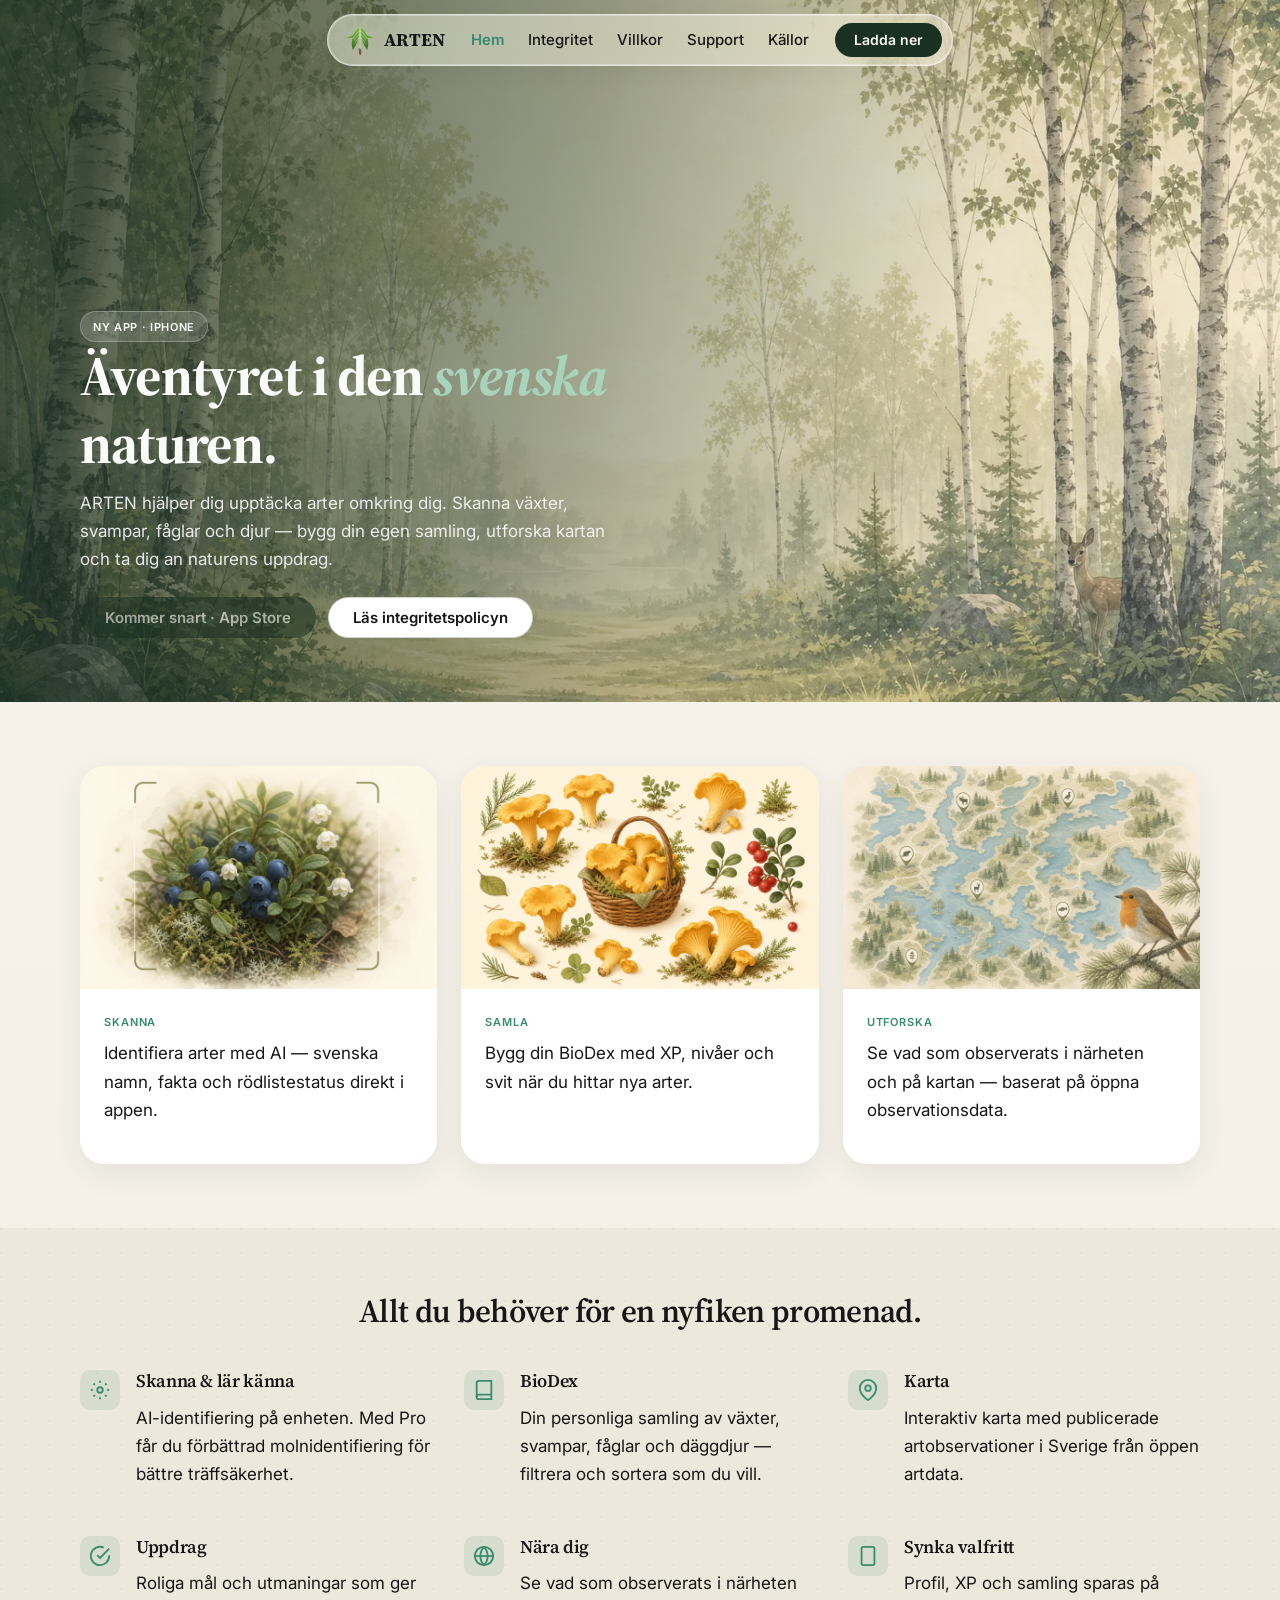
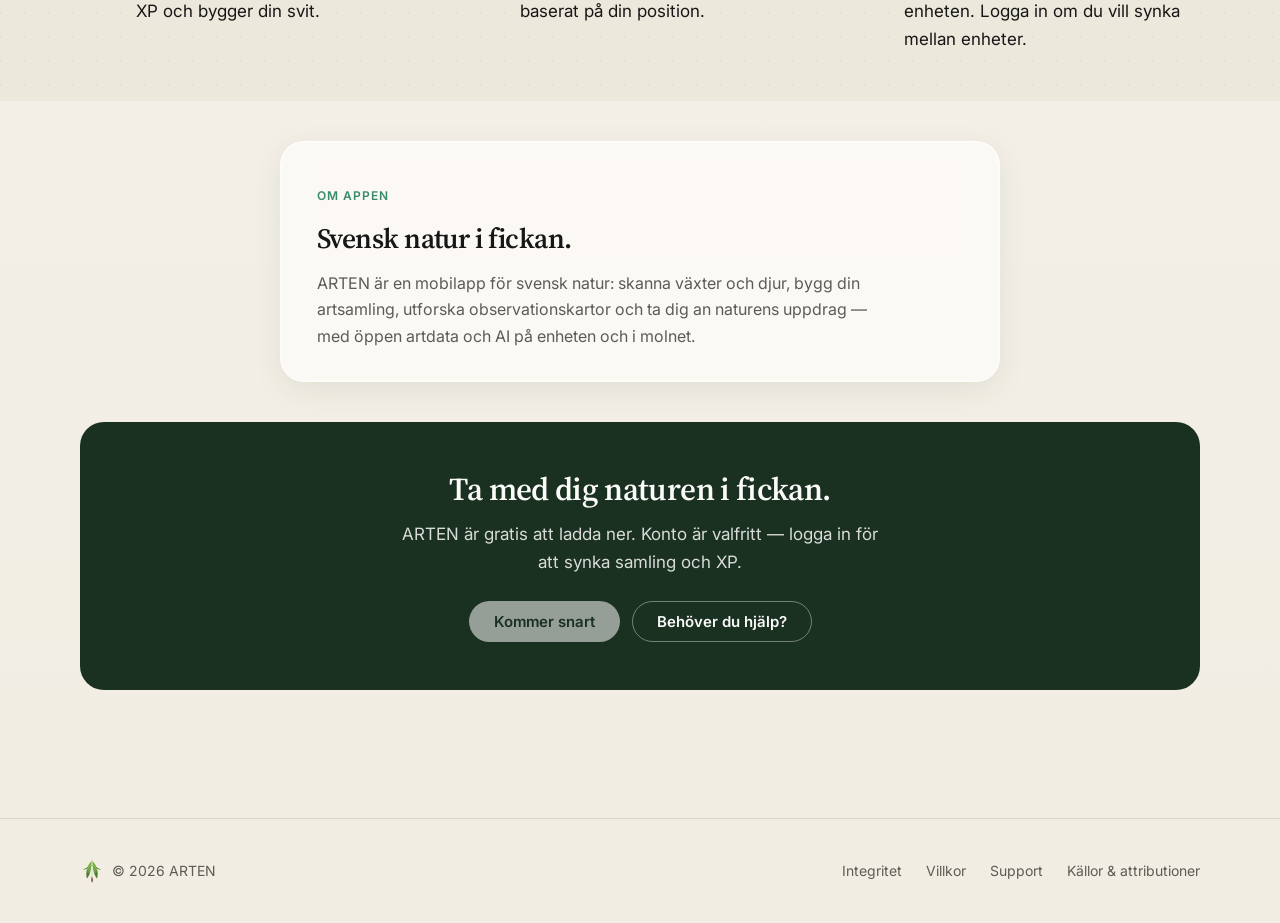
==== commit 807a249e: "updates" ====
--- a/index.html
+++ b/index.html
@@ -222,12 +222,12 @@
       </div>
     </section>
 
-    <section class="english-callout" aria-labelledby="english-heading">
+    <section class="app-callout" aria-labelledby="app-callout-heading">
       <div class="container container--narrow">
-        <article class="english-callout__card">
-          <p class="eyebrow" id="english-heading">In English</p>
-          <h2 class="english-callout__title">Swedish nature, in your pocket.</h2>
-          <p class="english-callout__text">ARTEN is a Swedish nature app: scan wildlife and plants, build your species collection, explore observation maps, and complete quests — powered by open biodiversity data and on-device plus cloud AI.</p>
+        <article class="app-callout__card">
+          <p class="eyebrow" id="app-callout-heading">Om appen</p>
+          <h2 class="app-callout__title">Svensk natur i fickan.</h2>
+          <p class="app-callout__text">ARTEN är en mobilapp för svensk natur: skanna växter och djur, bygg din artsamling, utforska observationskartor och ta dig an naturens uppdrag — med öppen artdata och AI på enheten och i molnet.</p>
         </article>
       </div>
     </section>
--- a/css/site.css
+++ b/css/site.css
@@ -620,15 +620,15 @@
   height: 22px;
 }
 
-.section--muted:has(+ .english-callout) {
+.section--muted:has(+ .app-callout) {
   padding-bottom: 2rem;
 }
 
-.english-callout {
+.app-callout {
   padding: 2.5rem 0;
 }
 
-.english-callout__card {
+.app-callout__card {
   padding: 2.75rem 2.25rem 2rem;
   border-radius: var(--radius-lg);
   background: rgba(255, 255, 255, 0.62);
@@ -640,12 +640,12 @@
     inset 0 0 0 1px rgba(255, 255, 255, 0.28);
 }
 
-.english-callout__card .eyebrow {
+.app-callout__card .eyebrow {
   color: var(--color-primary);
   margin-bottom: 1rem;
 }
 
-.english-callout__title {
+.app-callout__title {
   font-family: var(--font-display);
   font-size: clamp(1.375rem, 2.5vw, 1.75rem);
   font-weight: 600;
@@ -655,7 +655,7 @@
   max-width: 24ch;
 }
 
-.english-callout__text {
+.app-callout__text {
   margin: 0;
   max-width: 58ch;
   font-size: 1rem;
@@ -663,11 +663,11 @@
   color: var(--color-text-muted);
 }
 
-.english-callout + .section {
+.app-callout + .section {
   padding-top: 0;
 }
 
-.english-callout + .section .cta-block {
+.app-callout + .section .cta-block {
   margin-top: 0;
 }
 
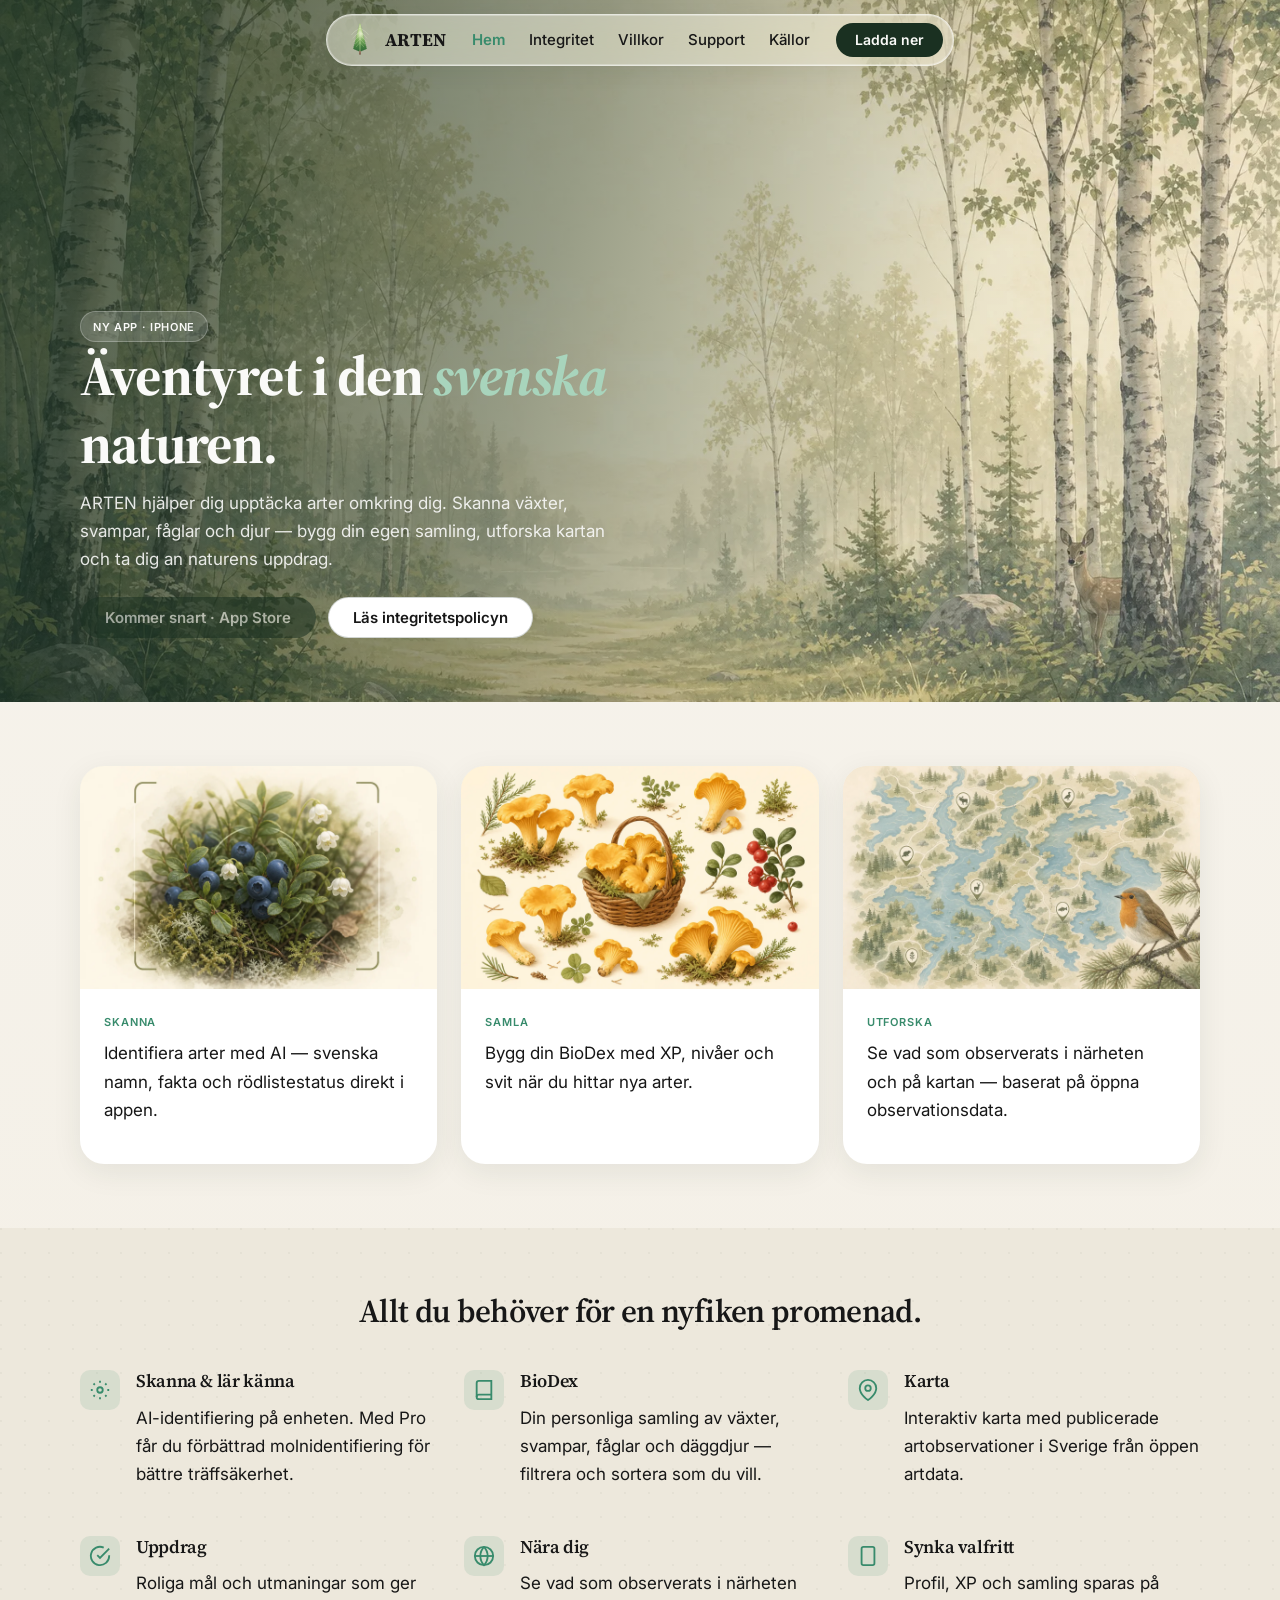
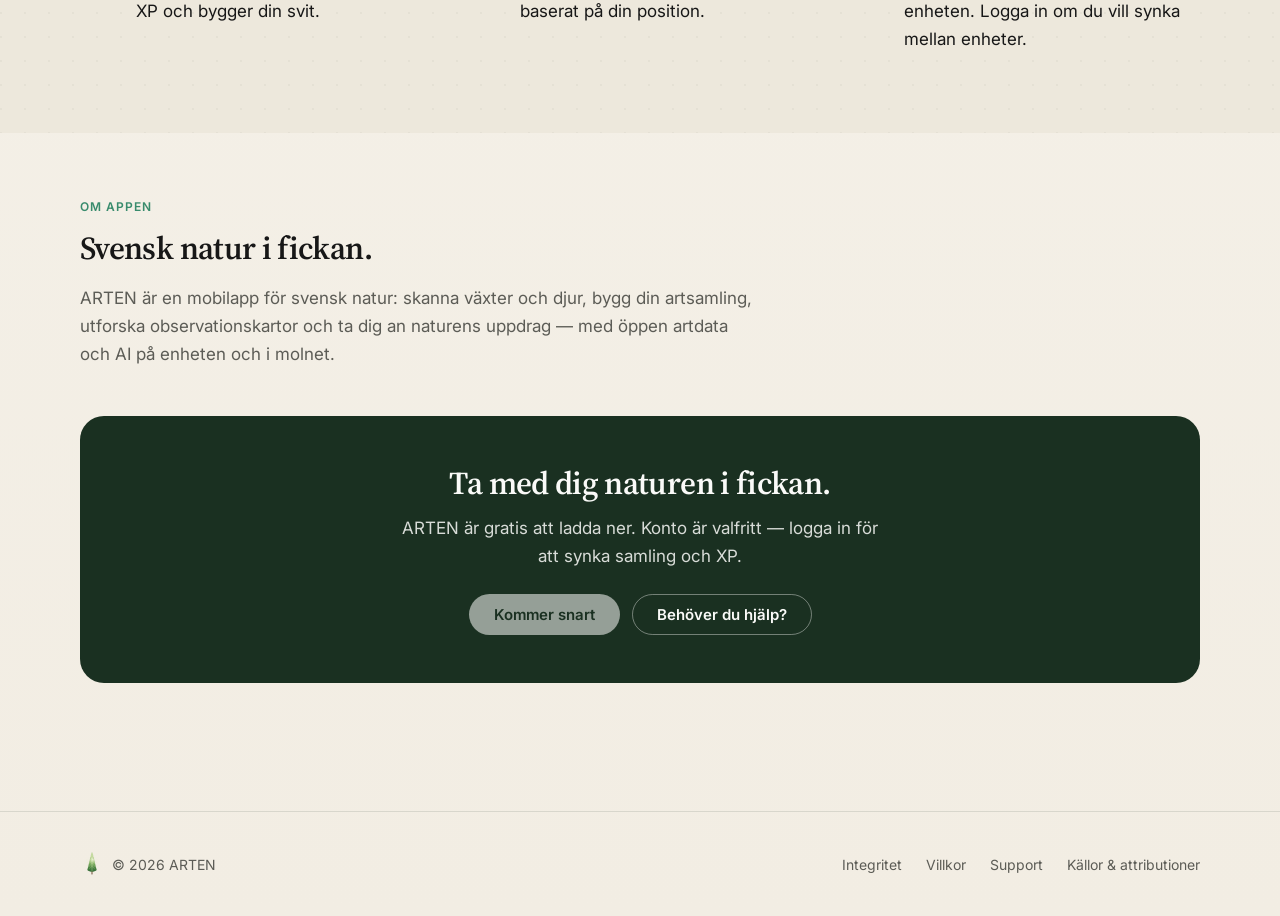
==== commit 022338d8: "Simplify Om appen section to plain left-aligned text. Remove the white callout card so the section r" ====
--- a/index.html
+++ b/index.html
@@ -223,12 +223,10 @@
     </section>
 
     <section class="app-callout" aria-labelledby="app-callout-heading">
-      <div class="container container--narrow">
-        <article class="app-callout__card">
-          <p class="eyebrow" id="app-callout-heading">Om appen</p>
-          <h2 class="app-callout__title">Svensk natur i fickan.</h2>
-          <p class="app-callout__text">ARTEN är en mobilapp för svensk natur: skanna växter och djur, bygg din artsamling, utforska observationskartor och ta dig an naturens uppdrag — med öppen artdata och AI på enheten och i molnet.</p>
-        </article>
+      <div class="container">
+        <p class="eyebrow" id="app-callout-heading">Om appen</p>
+        <h2 class="app-callout__title">Svensk natur i fickan.</h2>
+        <p class="app-callout__text">ARTEN är en mobilapp för svensk natur: skanna växter och djur, bygg din artsamling, utforska observationskartor och ta dig an naturens uppdrag — med öppen artdata och AI på enheten och i molnet.</p>
       </div>
     </section>
 
--- a/css/site.css
+++ b/css/site.css
@@ -186,8 +186,8 @@
 }
 
 .logo__mark {
-  width: 28px;
-  height: 32px;
+  width: 30px;
+  height: 34px;
   flex-shrink: 0;
   object-fit: contain;
   display: block;
@@ -621,44 +621,33 @@
 }
 
 .section--muted:has(+ .app-callout) {
-  padding-bottom: 2rem;
+  padding-bottom: 4rem;
 }
 
 .app-callout {
-  padding: 2.5rem 0;
-}
-
-.app-callout__card {
-  padding: 2.75rem 2.25rem 2rem;
-  border-radius: var(--radius-lg);
-  background: rgba(255, 255, 255, 0.62);
-  backdrop-filter: blur(14px) saturate(140%);
-  -webkit-backdrop-filter: blur(14px) saturate(140%);
-  border: 1px solid rgba(255, 255, 255, 0.58);
-  box-shadow:
-    var(--shadow-md),
-    inset 0 0 0 1px rgba(255, 255, 255, 0.28);
-}
-
-.app-callout__card .eyebrow {
+  padding: 4rem 0 3rem;
+  text-align: left;
+}
+
+.app-callout .eyebrow {
   color: var(--color-primary);
-  margin-bottom: 1rem;
+  margin-bottom: 0.75rem;
 }
 
 .app-callout__title {
   font-family: var(--font-display);
-  font-size: clamp(1.375rem, 2.5vw, 1.75rem);
+  font-size: clamp(1.5rem, 2.5vw, 2rem);
   font-weight: 600;
   letter-spacing: -0.02em;
   line-height: 1.2;
-  margin-bottom: 0.875rem;
-  max-width: 24ch;
+  margin-bottom: 1rem;
+  max-width: 28ch;
 }
 
 .app-callout__text {
   margin: 0;
-  max-width: 58ch;
-  font-size: 1rem;
+  max-width: 62ch;
+  font-size: 1.0625rem;
   line-height: 1.65;
   color: var(--color-text-muted);
 }
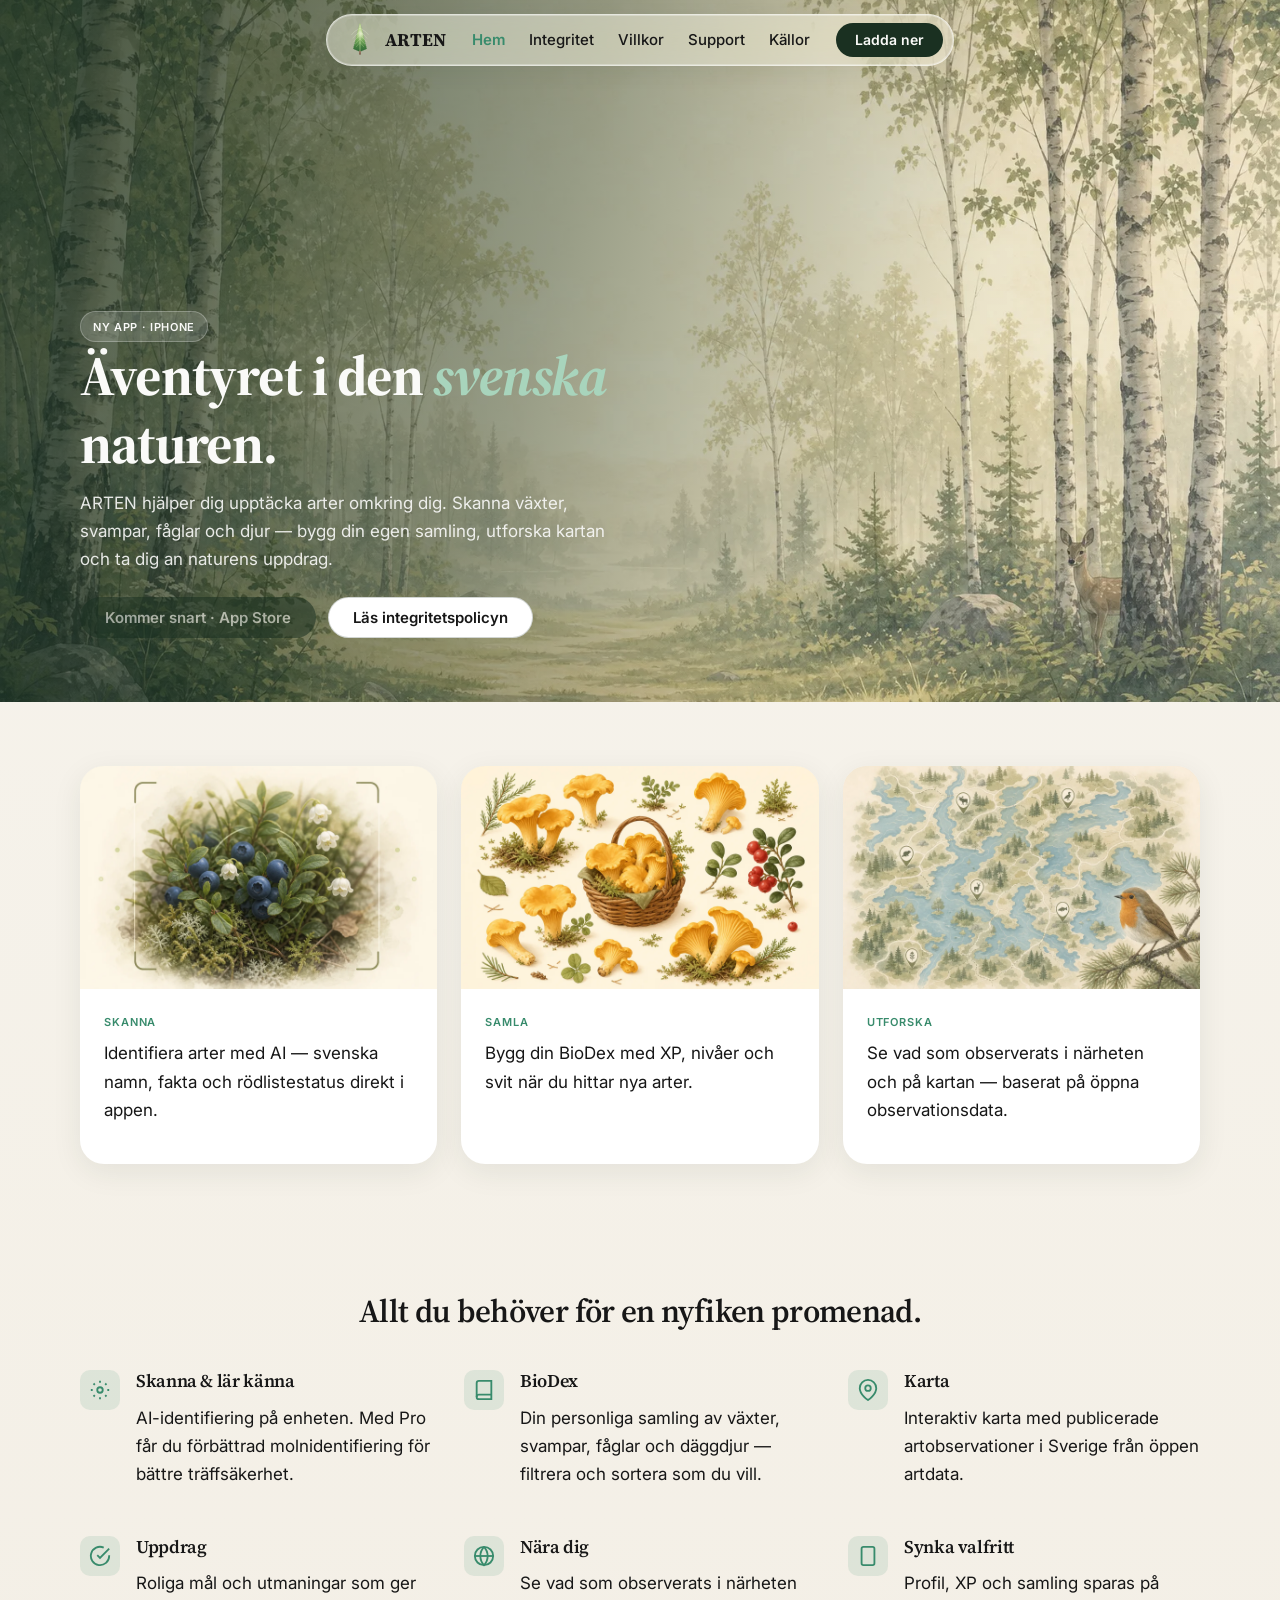
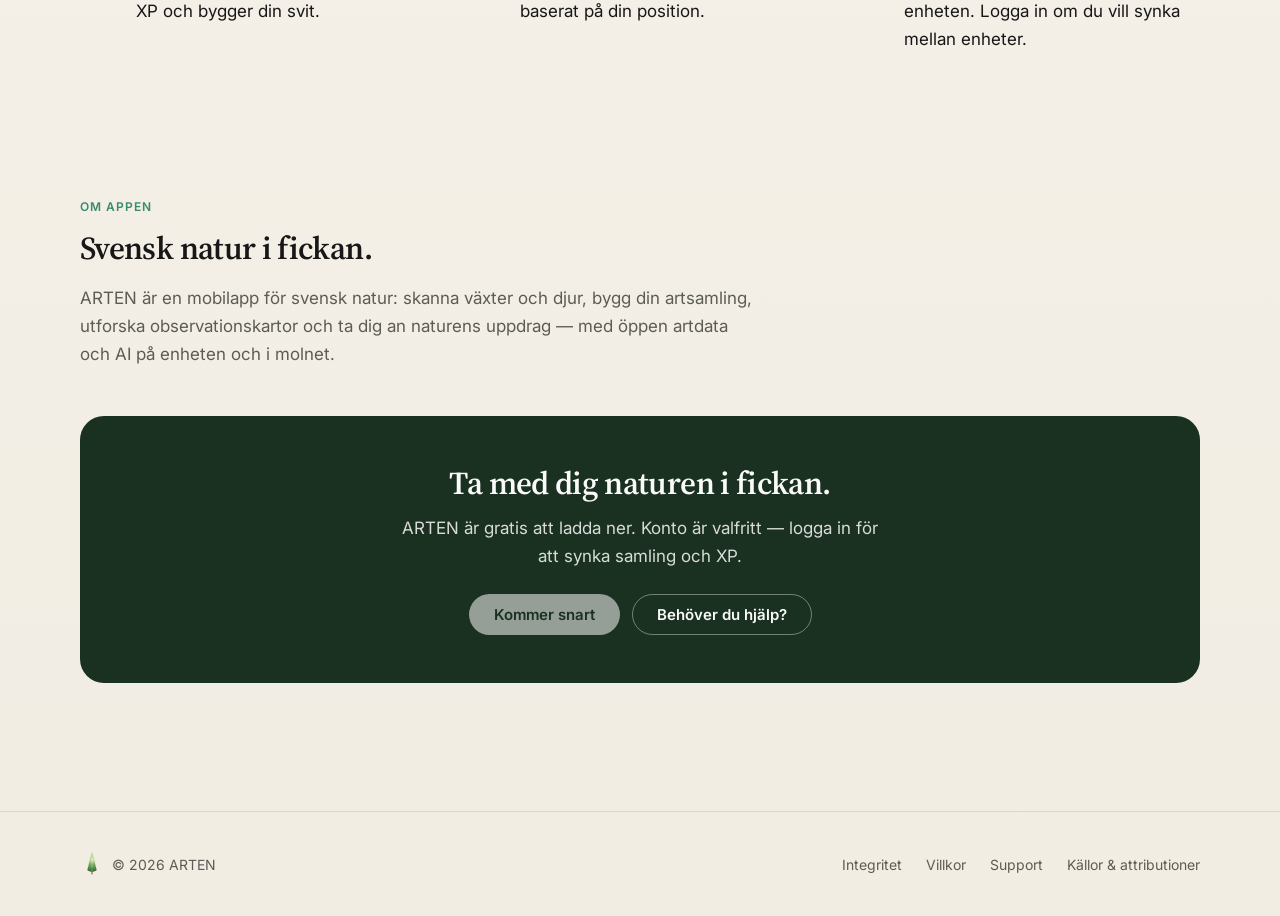
==== commit 325e43cd: "Use default page background on feature grid section. Remove the muted dotted panel so the features b" ====
--- a/index.html
+++ b/index.html
@@ -160,7 +160,7 @@
       </div>
     </section>
 
-    <section class="section section--muted" aria-labelledby="features-heading">
+    <section class="section" aria-labelledby="features-heading">
       <div class="container">
         <h2 id="features-heading" class="text-center">Allt du behöver för en nyfiken promenad.</h2>
         <div class="feature-grid" style="margin-top: 2.5rem;">
--- a/css/site.css
+++ b/css/site.css
@@ -620,7 +620,7 @@
   height: 22px;
 }
 
-.section--muted:has(+ .app-callout) {
+.section:has(+ .app-callout) {
   padding-bottom: 4rem;
 }
 
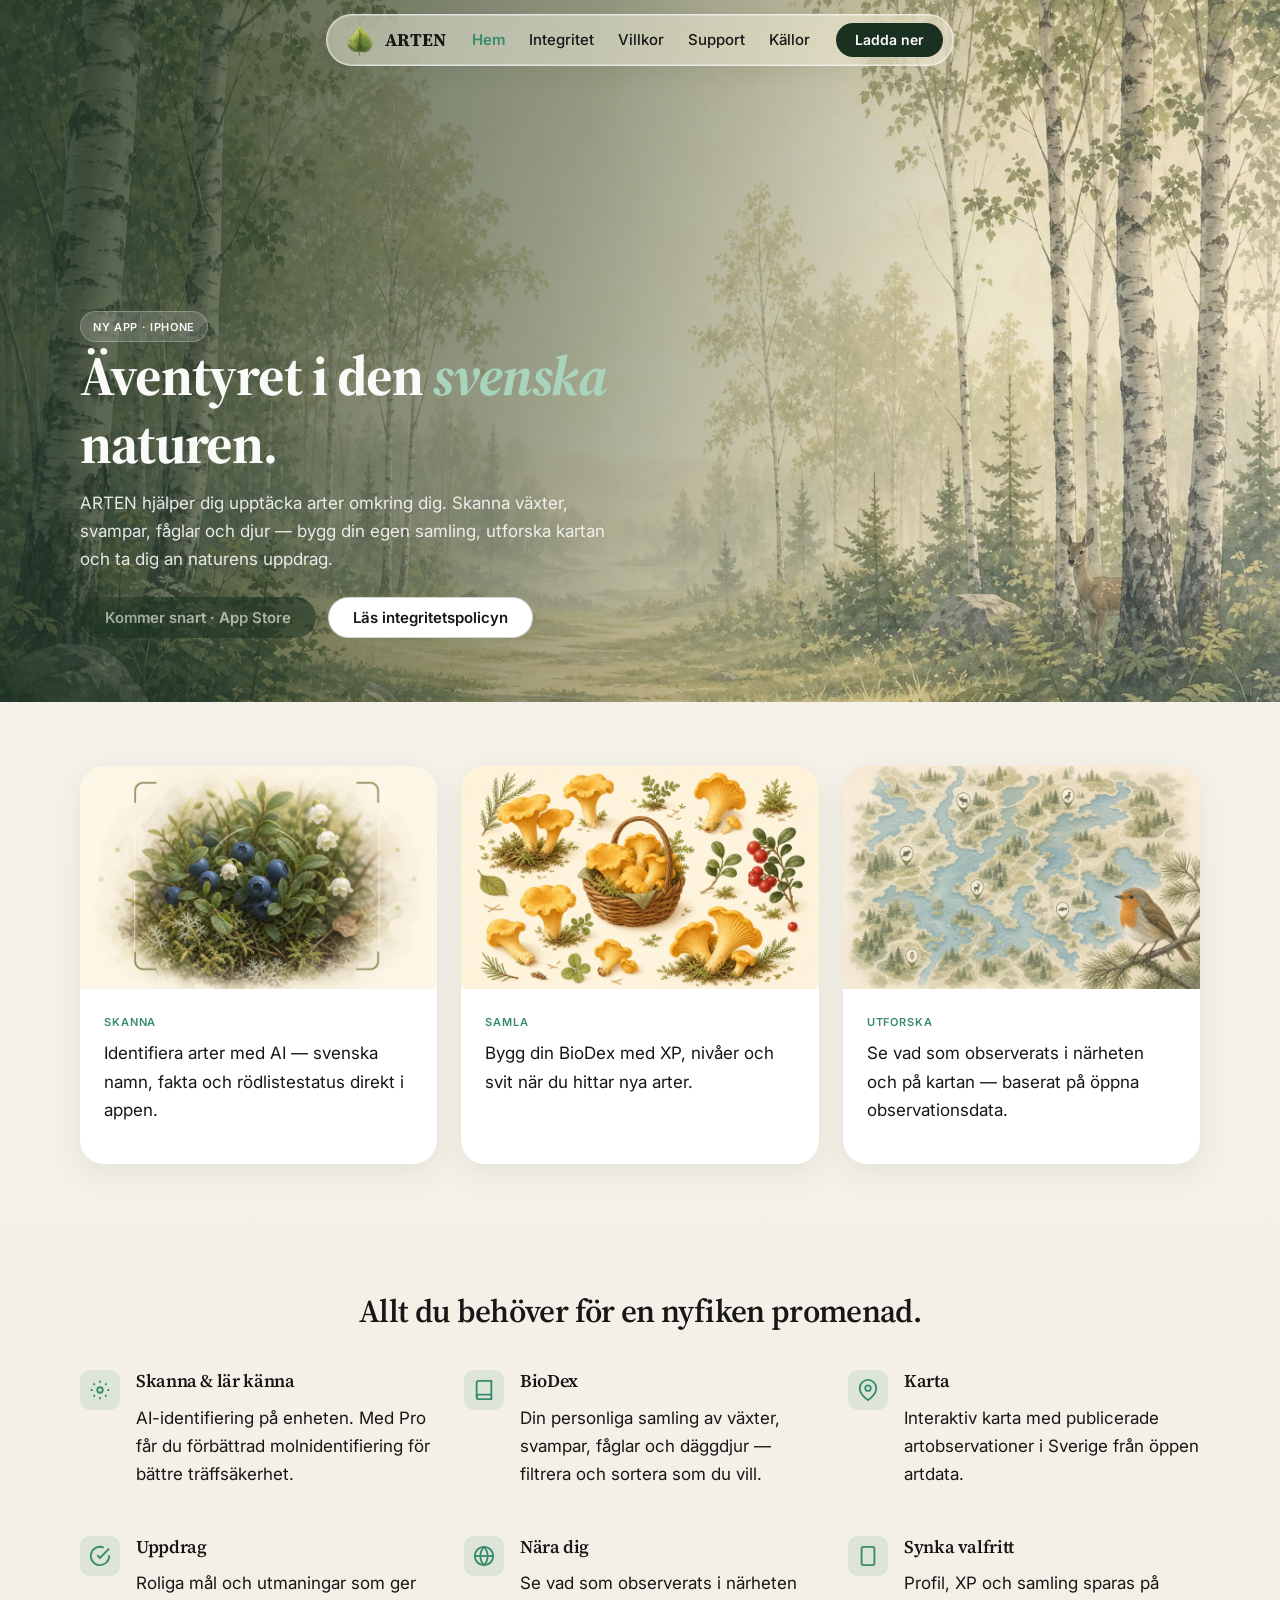
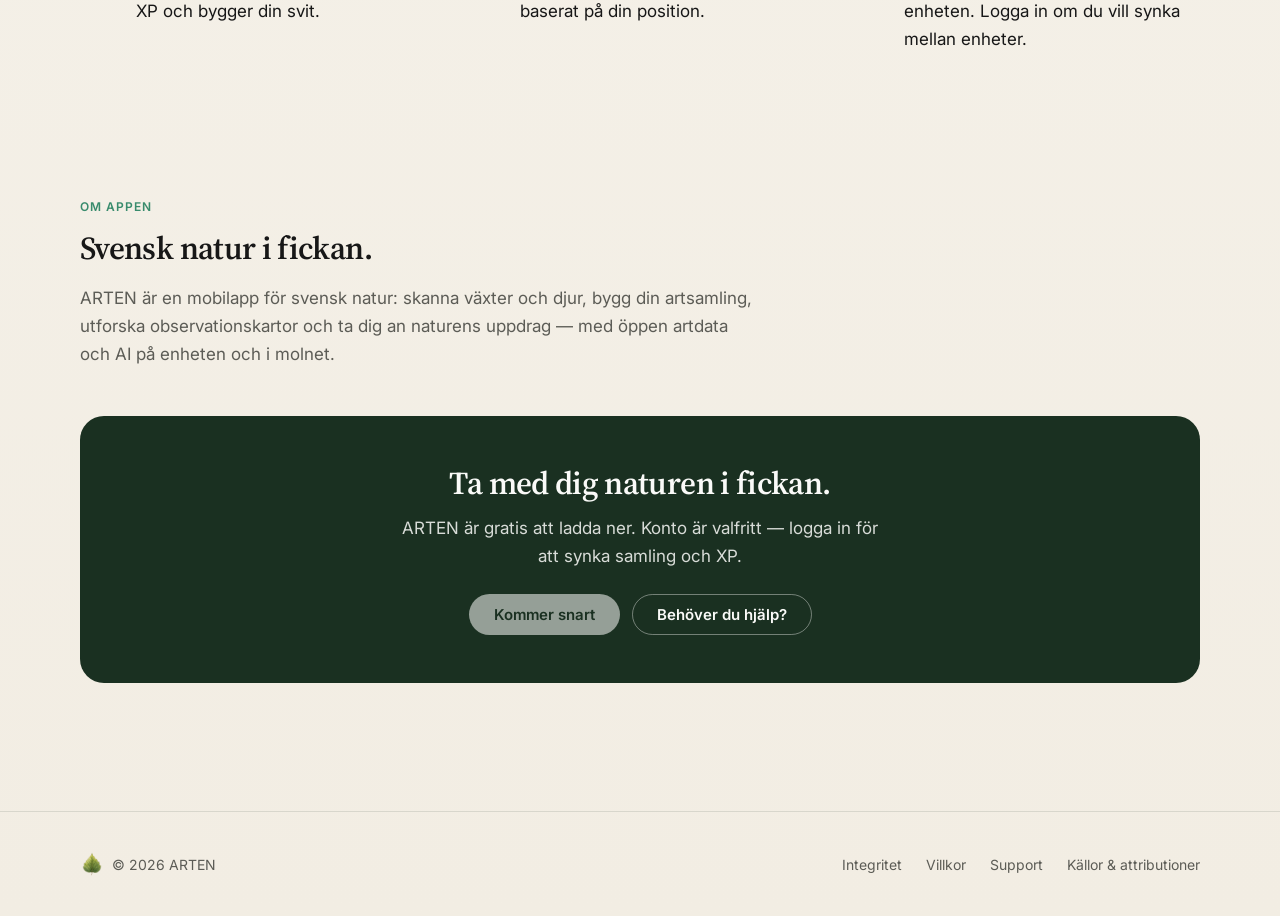
==== commit c3d868dc: "Replace SVG leaf logo with transparent botanical PNG. Use the generated birch leaf mark with backgro" ====
--- a/index.html
+++ b/index.html
@@ -37,7 +37,7 @@
         "@id": "https://zeffou.github.io/arten-web/#organization",
         "name": "ARTEN",
         "url": "https://zeffou.github.io/arten-web/",
-        "logo": "https://zeffou.github.io/arten-web/assets/logo-leaf.svg",
+        "logo": "https://zeffou.github.io/arten-web/assets/logo-leaf.png",
         "email": "kontakt@arten.app"
       },
       {
@@ -67,7 +67,7 @@
   <header class="site-header">
     <div class="site-header__inner">
       <a class="logo" href="index.html">
-        <img class="logo__mark" src="assets/logo-leaf.svg" width="32" height="32" alt="">
+        <img class="logo__mark" src="assets/logo-leaf.png" width="32" height="32" alt="">
         <span class="logo__text">ARTEN</span>
       </a>
       <nav class="site-nav" aria-label="Huvudnavigation">
@@ -247,7 +247,7 @@
   <footer class="site-footer">
     <div class="container site-footer__inner">
       <div class="site-footer__brand">
-        <img class="logo__mark" src="assets/logo-leaf.svg" width="24" height="24" alt="">
+        <img class="logo__mark" src="assets/logo-leaf.png" width="24" height="24" alt="">
         <span>© 2026 ARTEN</span>
       </div>
       <nav class="site-footer__links" aria-label="Sidfot">
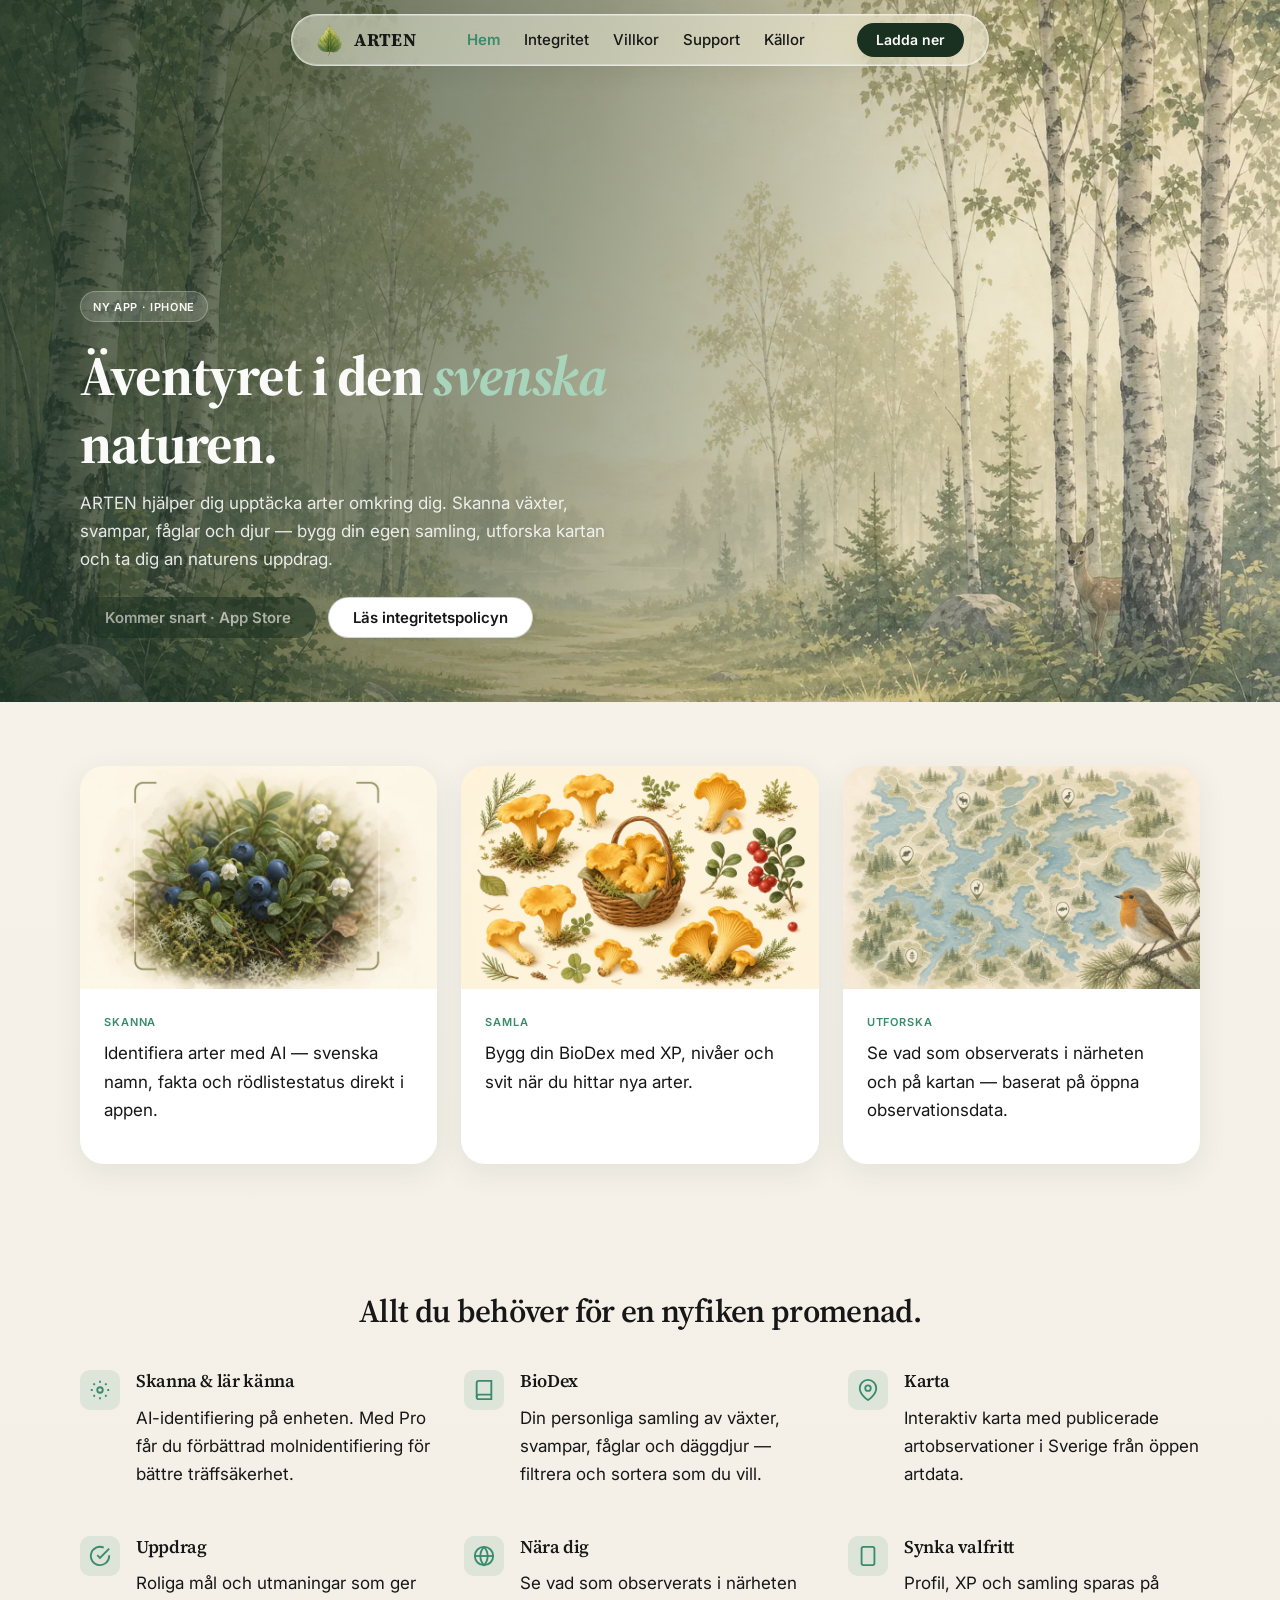
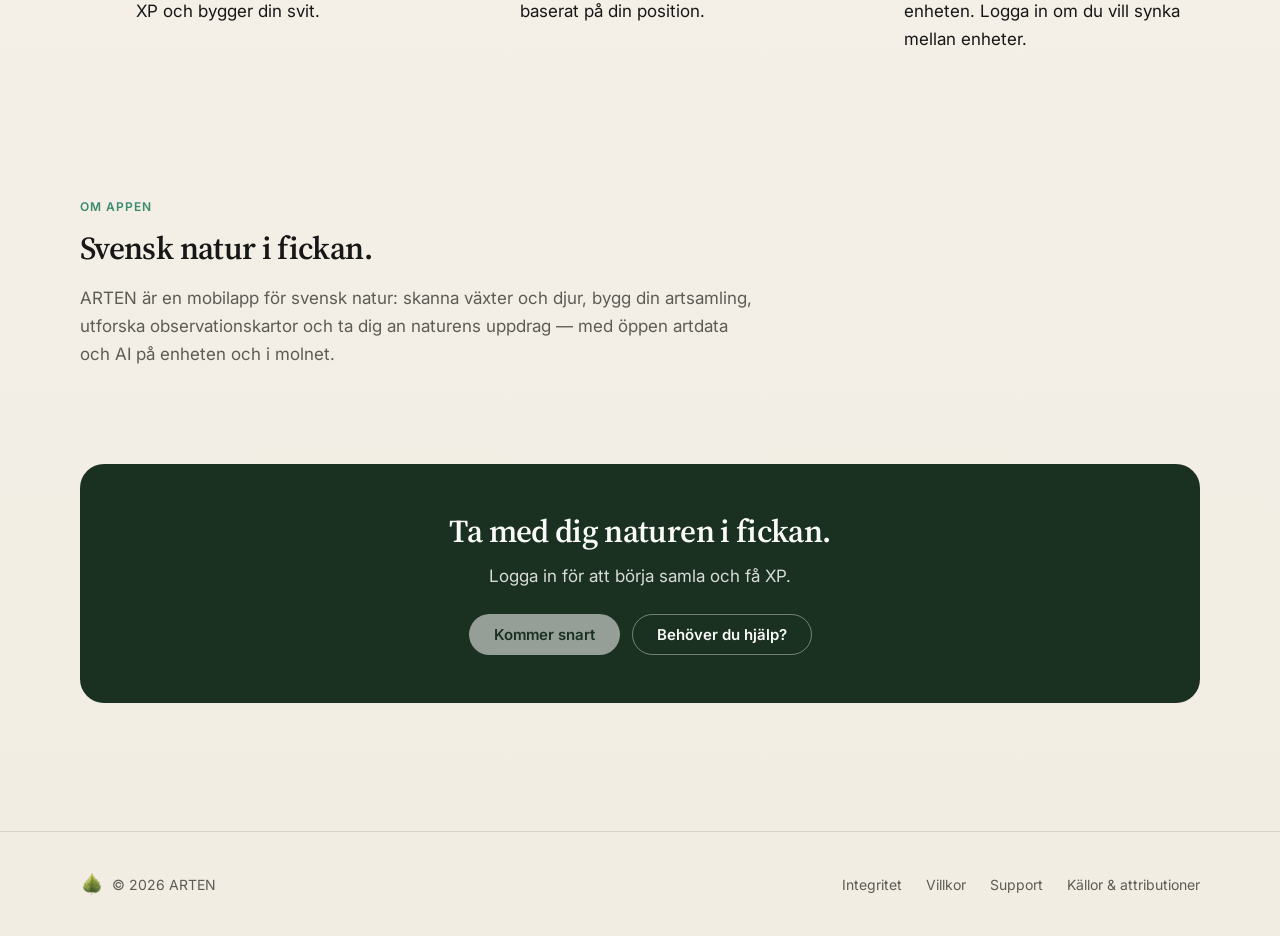
==== commit cfd3a552: "Update download CTA copy to focus on login and XP. Replace the longer account explanation with a sho" ====
--- a/index.html
+++ b/index.html
@@ -234,7 +234,7 @@
       <div class="container">
         <div class="cta-block">
           <h2 id="cta-heading">Ta med dig naturen i fickan.</h2>
-          <p>ARTEN är gratis att ladda ner. Konto är valfritt — logga in för att synka samling och XP.</p>
+          <p>Logga in för att börja samla och få XP.</p>
           <div class="cta-block__actions">
             <a class="btn btn--white btn--disabled" href="#" aria-disabled="true" tabindex="-1">Kommer snart</a>
             <a class="btn btn--ghost" href="support.html">Behöver du hjälp?</a>
--- a/css/site.css
+++ b/css/site.css
@@ -157,11 +157,11 @@
   display: flex;
   align-items: center;
   justify-content: space-between;
-  gap: clamp(0.75rem, 2vw, 2rem);
+  gap: clamp(1.5rem, 4vw, 3.5rem);
   width: fit-content;
   max-width: calc(100% - 2rem);
   margin-inline: auto;
-  padding: 0.5rem 0.625rem 0.5rem 1.125rem;
+  padding: 0.5rem 1.5rem 0.5rem 1.375rem;
   min-height: 52px;
   border-radius: var(--radius-full);
   background: rgba(247, 244, 237, 0.48);
@@ -486,6 +486,7 @@
 
 .hero__content h1 {
   color: var(--color-text-inverse);
+  margin-top: 1.25rem;
 }
 
 .hero__content h1 em {
@@ -625,7 +626,7 @@
 }
 
 .app-callout {
-  padding: 4rem 0 3rem;
+  padding: 4rem 0 6rem;
   text-align: left;
 }
 
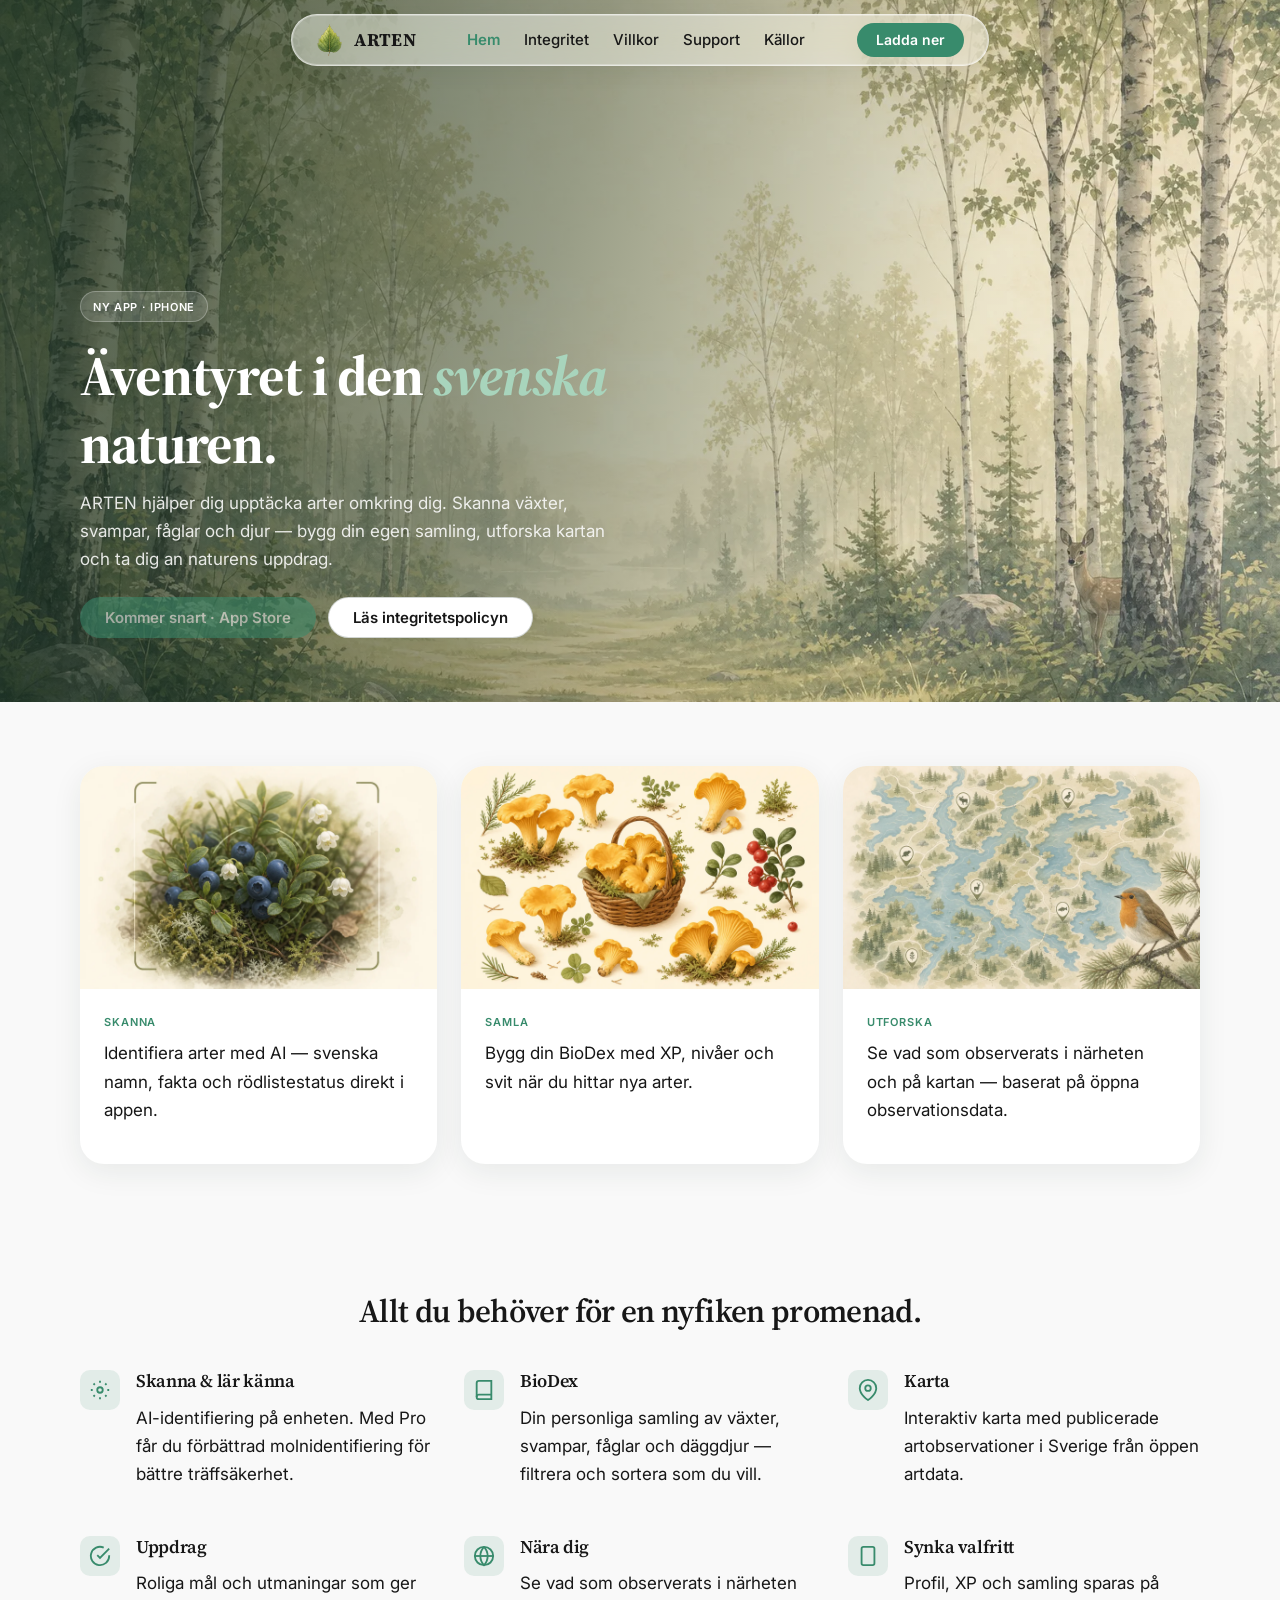
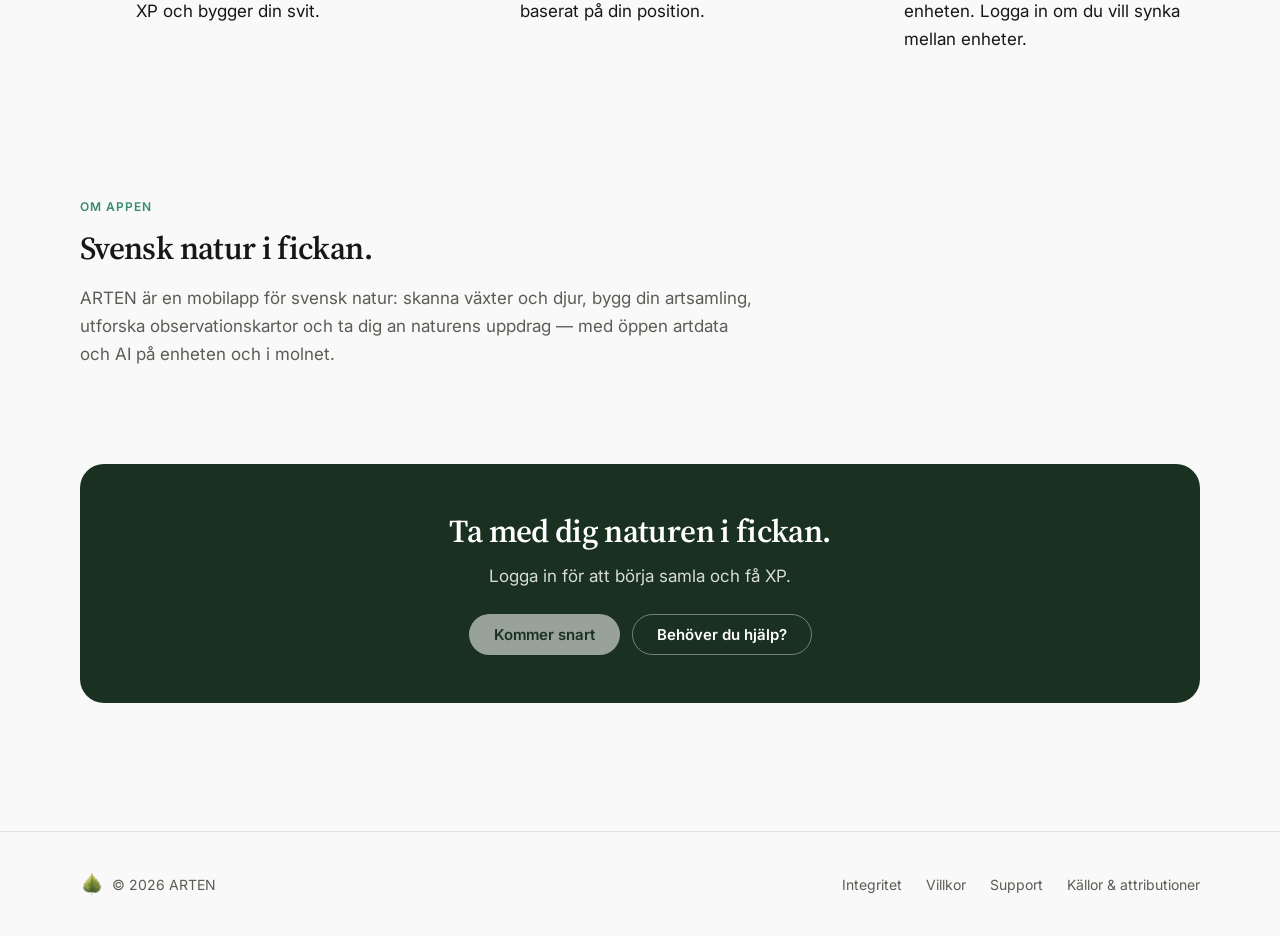
==== commit 113e4fe9: "Match site background to app shell and fix download button contrast. Use #f9f9f9 instead of warm cre" ====
--- a/index.html
+++ b/index.html
@@ -7,7 +7,7 @@
   <meta name="description" content="ARTEN hjälper dig upptäcka arter i svensk natur. Skanna växter, svampar, fåglar och djur — bygg din samling, utforska kartan och ta dig an naturens uppdrag.">
   <link rel="canonical" href="https://zeffou.github.io/arten-web/">
   <meta name="robots" content="index, follow">
-  <meta name="theme-color" content="#388B6C">
+  <meta name="theme-color" content="#f9f9f9">
   <link rel="icon" href="assets/favicon.png" type="image/png">
   <link rel="apple-touch-icon" href="assets/logo-leaf-touch.png">
   <link rel="preconnect" href="https://fonts.googleapis.com">
--- a/css/site.css
+++ b/css/site.css
@@ -1,13 +1,14 @@
 :root {
-  --color-bg: #f7f4ed;
+  /* Match app shell (hsl 0 0% 97.6%) */
+  --color-bg: #f9f9f9;
   --color-bg-elevated: #ffffff;
-  --color-bg-muted: #ede8dc;
+  --color-bg-muted: #f3f4f6;
   --color-bg-dark: #1a3021;
   --color-primary: #388b6c;
-  --color-primary-dark: #1a3021;
+  --color-primary-dark: #2f7358;
   --color-text: #171717;
   --color-text-muted: #5c5c56;
-  --color-text-inverse: #fafaf8;
+  --color-text-inverse: #ffffff;
   --color-border: rgba(26, 48, 33, 0.12);
   --color-border-strong: rgba(26, 48, 33, 0.2);
   --shadow-sm: 0 1px 2px rgba(26, 48, 33, 0.06);
@@ -53,7 +54,7 @@
   font-size: 1.0625rem;
   line-height: 1.65;
   color: var(--color-text);
-  background: linear-gradient(180deg, var(--color-bg) 0%, #f2ede3 100%);
+  background: var(--color-bg);
   min-height: 100dvh;
 }
 
@@ -67,6 +68,11 @@
   color: var(--color-primary);
   text-decoration-thickness: 1px;
   text-underline-offset: 0.15em;
+}
+
+a.btn--primary,
+a.btn--primary:hover {
+  color: #ffffff;
 }
 
 a:hover {
@@ -164,7 +170,7 @@
   padding: 0.5rem 1.5rem 0.5rem 1.375rem;
   min-height: 52px;
   border-radius: var(--radius-full);
-  background: rgba(247, 244, 237, 0.48);
+  background: rgba(249, 249, 249, 0.48);
   backdrop-filter: blur(18px) saturate(160%);
   -webkit-backdrop-filter: blur(18px) saturate(160%);
   border: 1px solid rgba(255, 255, 255, 0.58);
@@ -233,6 +239,13 @@
 .site-header .btn--primary {
   padding: 0.55rem 1.125rem;
   font-size: 0.875rem;
+  background: var(--color-primary);
+  color: #ffffff;
+}
+
+.site-header .btn--primary:hover {
+  background: var(--color-primary-dark);
+  color: #ffffff;
 }
 
 .btn {
@@ -264,13 +277,13 @@
 }
 
 .btn--primary {
-  background: var(--color-bg-dark);
-  color: var(--color-text-inverse);
+  background: var(--color-primary);
+  color: #ffffff;
 }
 
 .btn--primary:hover {
-  background: #243d2b;
-  color: var(--color-text-inverse);
+  background: var(--color-primary-dark);
+  color: #ffffff;
 }
 
 .btn--secondary {
@@ -358,7 +371,7 @@
   position: fixed;
   inset: 5.5rem 1rem 1rem;
   z-index: 40;
-  background: rgba(247, 244, 237, 0.92);
+  background: rgba(249, 249, 249, 0.92);
   backdrop-filter: blur(18px);
   -webkit-backdrop-filter: blur(18px);
   border: 1px solid rgba(255, 255, 255, 0.45);
@@ -460,7 +473,7 @@
     rgba(26, 48, 33, 0.82) 0%,
     rgba(26, 48, 33, 0.45) 42%,
     rgba(26, 48, 33, 0.08) 72%,
-    rgba(247, 244, 237, 0.15) 100%
+    rgba(249, 249, 249, 0.15) 100%
   );
 }
 
